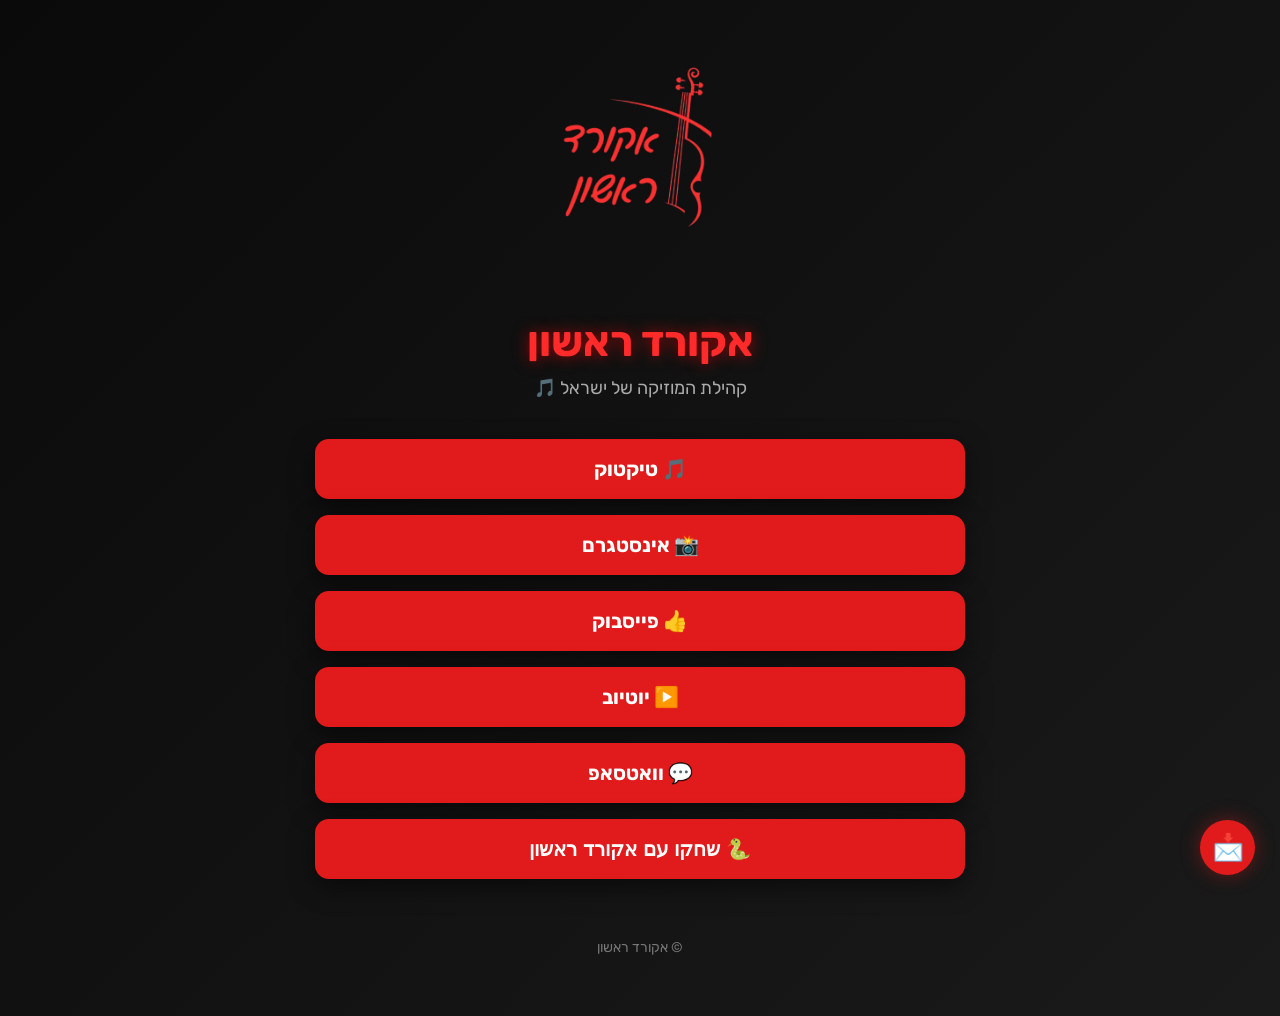
==== index.html @ 29663c11 "Update index.html" ====
<!DOCTYPE html>
<html lang="he" dir="rtl">

<head>
    <meta charset="UTF-8">
    <meta name="viewport" content="width=device-width, initial-scale=1.0">
    <title>אקורד ראשון</title>
    
    <link rel="icon" type="image/png" href="logo.PNG">
    <link rel="apple-touch-icon" href="logo.PNG">
    <meta property="og:image" content="logo.PNG">
    <meta property="og:image:type" content="image/png">
    <meta property="og:image:width" content="512">
    <meta property="og:image:height" content="512">
    <meta name="twitter:image" content="logo.PNG">

    <link href="https://fonts.googleapis.com/css2?family=Rubik:wght@400;700&display=swap" rel="stylesheet">

    <style>
        body {
            margin: 0;
            font-family: 'Rubik', sans-serif;
            background: linear-gradient(135deg, #0a0a0a, #1a1a1a);
            color: white;
            text-align: center;
            overflow-x: hidden;
            /* הגלילה מופעלת כברירת מחדל */
            overflow-y: auto; 
        }

        /* מונע גלילה רק כשהמשחק פתוח */
        body.game-open {
            overflow: hidden;
        }

        .container {
            max-width: 650px;
            margin: auto;
            padding: 40px 20px;
            animation: fadeIn 1.5s ease;
        }

        .logo { width: 220px; margin-bottom: 25px; animation: float 4s ease-in-out infinite; max-width: 100%; }
        h1 { font-size: 42px; margin-bottom: 10px; color: #ff2a2a; text-shadow: 0 0 15px rgba(255, 0, 0, 0.6); }
        .subtitle { color: #aaa; margin-bottom: 40px; font-size: 18px; }

        .links { display: flex; flex-direction: column; gap: 16px; }

        .btn {
            text-decoration: none; background: #e11b1b; padding: 18px; border-radius: 14px;
            font-size: 20px; font-weight: bold; color: white; display: flex;
            align-items: center; justify-content: center; gap: 10px; transition: 0.3s;
            box-shadow: 0 8px 25px rgba(0, 0, 0, 0.5); border: none; cursor: pointer;
            width: 100%; box-sizing: border-box;
        }

        .btn:hover { transform: scale(1.02); background: #ff2a2a; }
        .btn-game { background: #e11b1b; }


        /* מסך המשחק */
        #gameOverlay {
            display: none; position: fixed; top: 0; left: 0; width: 100%; height: 100%;
            background: rgba(0,0,0,0.98); z-index: 999; flex-direction: column;
            align-items: center; justify-content: center; padding: 20px; box-sizing: border-box;
        }

        #gameCanvas { border: 4px solid #ff2a2a; background: #000; max-width: 100%; max-height: 40vh; }
        
        /* הודעת סיום */
        #endScreen {
            display: none; position: absolute; top: 50%; left: 50%; transform: translate(-50%, -50%);
            background: rgba(20, 20, 20, 0.95); border: 2px solid #ff2a2a; padding: 25px;
            border-radius: 20px; z-index: 1000; width: 85%; max-width: 320px;
            box-shadow: 0 0 50px rgba(255, 42, 42, 0.5);
        }

        .stats-container { margin-bottom: 15px; position: relative; width: 100%; max-width: 400px; }
        .high-score { color: #ffd700; font-size: 22px; font-weight: bold; }

        .controls { display: none; grid-template-columns: repeat(3, 1fr); gap: 10px; margin-top: 15px; direction: ltr; }
        .control-btn { width: 55px; height: 55px; background: #333; border-radius: 10px; border: none; color: white; font-size: 24px; touch-action: manipulation; }

        .game-footer-btns { display: flex; gap: 10px; margin-top: 20px; width: 100%; max-width: 400px; }
        
        footer { margin-top: 60px; color: #777; font-size: 14px; padding-bottom: 20px; }

        @keyframes fadeIn { from { opacity: 0; } to { opacity: 1; } }
        @keyframes float { 0% { transform: translateY(0); } 50% { transform: translateY(-8px); } 100% { transform: translateY(0); } }

        @media (max-width: 480px) { .controls { display: grid; } }

        /* תוספת עיצוב יצירת קשר */
        .contact-trigger {
            position: fixed; bottom: 25px; right: 25px; background: #e11b1b;
            width: 55px; height: 55px; border-radius: 50%; display: flex;
            align-items: center; justify-content: center; font-size: 26px;
            color: white; cursor: pointer; box-shadow: 0 0 20px rgba(225, 27, 27, 0.4);
            z-index: 1001; transition: 0.3s;
        }
        #contactModal {
            display: none; position: fixed; top: 0; left: 0; width: 100%; height: 100%;
            background: rgba(0, 0, 0, 0.95); z-index: 1002; align-items: center; justify-content: center;
        }
        .modal-content {
            background: #1a1a1a; padding: 30px; border-radius: 20px; width: 85%;
            max-width: 380px; border: 2px solid #ff2a2a; position: relative; text-align: right;
        }
        .close-modal { position: absolute; top: 15px; left: 15px; color: #777; font-size: 24px; cursor: pointer; }
        .contact-input {
            width: 100%; padding: 14px; margin: 10px 0; border-radius: 10px;
            border: 1px solid #333; background: #0a0a0a; color: white;
            box-sizing: border-box; font-family: 'Rubik', sans-serif; font-size: 16px;
        }
        textarea.contact-input { height: 120px; resize: none; }
    </style>
</head>

<body id="mainBody">

    <div class="container" id="mainPage">
        <img class="logo" src="logo.PNG">
        <h1>אקורד ראשון</h1>
        <div class="subtitle">קהילת המוזיקה של ישראל 🎵</div>

        <div class="links">
            <a class="btn" href="https://www.tiktok.com/@first_chord?_r=1&_t=ZS-94bPGKPtq1l" target="_blank">🎵 טיקטוק</a>
            <a class="btn" href="https://www.instagram.com/first_chord?igsh=YWtiem43cXBhMnVr&utm_source=qr" target="_blank">📸 אינסטגרם</a>
            <a class="btn" href="https://www.facebook.com/share/1GkQ8phhyr/?mibextid=wwXIfr" target="_blank">👍 פייסבוק</a>
            <a class="btn" href="https://youtube.com/@first_chord?si=DOU_n5thYuaH4vM-" target="_blank">▶️ יוטיוב</a>
            <a class="btn" href="https://whatsapp.com/channel/0029Vb6I5yh6GcGEigUMEu3J" target="_blank">💬 וואטסאפ</a>
            <button class="btn btn-game" onclick="openGame()">🐍 שחקו עם אקורד ראשון</button>
        </div>
        <footer>©️ אקורד ראשון</footer>
    </div>

    <div id="gameOverlay">
        <div class="stats-container">
            <button id="muteBtn" style="position: absolute; left: 10px; top: 0; background:none; border:none; color:white; font-size:24px; cursor:pointer;" onclick="toggleMute()">🔊</button>
            <div id="highScoreDisplay" class="high-score">שיא גינס: 0</div>
            <div id="currentScore" style="font-size: 18px; color: #fff;">ניקוד: 0</div>
        </div>

        <canvas id="gameCanvas" width="400" height="400"></canvas>

        <div id="endScreen">
            <h2 id="endStatus" style="color:#ff2a2a; margin-top:0; font-size: 24px;">המשחק נגמר</h2>
            <p id="finalScoreText" style="font-size: 18px; margin-bottom: 20px;">צברת 0 נקודות</p>
            
            <button class="btn" onclick="startNewGame()" style="padding:12px; font-size:16px; margin-bottom:10px;">🎮 משחק חדש</button>
            <button class="btn" id="shareWa" style="background:#25D366; padding:12px; font-size:16px; margin-bottom:10px;">📱 שתף בוואטסאפ</button>
            <button class="btn" onclick="closeGame()" style="background:#444; padding:12px; font-size:16px;">🏠 חזרה לבית</button>
        </div>

        <div class="controls">
            <div></div><button class="control-btn" onclick="changeDirection('UP')">▲</button><div></div>
            <button class="control-btn" onclick="changeDirection('LEFT')">◀️</button>
            <button class="control-btn" onclick="changeDirection('DOWN')">▼</button>
            <button class="control-btn" onclick="changeDirection('RIGHT')">▶️</button>
        </div>

        <div class="game-footer-btns">
            <button class="btn" style="background: #28a745; font-size: 16px;" onclick="finishGameManual()">🏁 סיום</button>
            <button class="btn" style="background: #444; font-size: 16px;" onclick="closeGame()">🏠 בית</button>
        </div>
    </div>

    <div class="contact-trigger" onclick="toggleContact(true)">📩</div>

    <div id="contactModal">
        <div class="modal-content">
            <span class="close-modal" onclick="toggleContact(false)">✕</span>
            <h2 style="color:#ff2a2a; margin-top:0; font-size: 24px;">דברו איתנו 🎸</h2>
            <form action="https://api.web3forms.com/submit" method="POST" onsubmit="setTimeout(() => { this.reset(); }, 500);">
                <input type="hidden" name="access_key" value="0fdc1bd6-cf3f-4957-aec6-d215479b4448">
                <input type="text" name="name" placeholder="שם מלא" class="contact-input" required>
                <input type="email" name="email" placeholder="אימייל לחזרה" class="contact-input" required>
                <textarea name="message" placeholder="איך אפשר לעזור?" class="contact-input" maxlength="2000" required></textarea>
                <button type="submit" class="btn" style="margin-top:10px; width: 100%;">שליחת פנייה</button>
            </form>
        </div>
    </div>

    <audio id="bgMusic" loop>
        <source src="https://www.soundhelix.com/examples/mp3/SoundHelix-Song-1.mp3" type="audio/mpeg">
    </audio>

    <script>
        const canvas = document.getElementById("gameCanvas");
        const ctx = canvas.getContext("2d");
        const music = document.getElementById("bgMusic");
        const grid = 20;
        let count = 0, score = 0, requestID;
        let particles = [];
        let gameActive = false;

        let highScore = localStorage.getItem("akordSnakeHS") || 0;
        document.getElementById("highScoreDisplay").innerText = "שיא גינס: " + highScore;

        let snake = { x: 160, y: 160, dx: grid, dy: 0, cells: [], maxCells: 4 };
        let apple = { x: 320, y: 320 };
        const logoImg = new Image(); logoImg.src = 'logo.PNG';

        function createFirework(x, y) {
            for (let i = 0; i < 20; i++) {
                particles.push({
                    x, y, dx: (Math.random() - 0.5) * 5, dy: (Math.random() - 0.5) * 5,
                    radius: Math.random() * 2, color: `hsl(${Math.random() * 360}, 100%, 60%)`, life: 35
                });
            }
        }

        function loop() {
            if (!gameActive) return;
            requestID = requestAnimationFrame(loop);
            if (++count < 7) { drawParticles(); return; }
            count = 0;
            ctx.clearRect(0,0,canvas.width,canvas.height);
            drawParticles();

            snake.x += snake.dx; snake.y += snake.dy;
            if (snake.x < 0) snake.x = canvas.width - grid; else if (snake.x >= canvas.width) snake.x = 0;
            if (snake.y < 0) snake.y = canvas.height - grid; else if (snake.y >= canvas.height) snake.y = 0;

            snake.cells.unshift({x: snake.x, y: snake.y});
            if (snake.cells.length > snake.maxCells) snake.cells.pop();

            ctx.fillStyle = "white"; ctx.beginPath();
            ctx.arc(apple.x + grid/2, apple.y + grid/2, grid/1.5, 0, Math.PI * 2); ctx.fill();
            ctx.drawImage(logoImg, apple.x, apple.y, grid, grid);

            snake.cells.forEach((cell, index) => {
                ctx.fillStyle = index === 0 ? "white" : "#ff2a2a";
                ctx.fillRect(cell.x, cell.y, grid-1, grid-1);
                if (cell.x === apple.x && cell.y === apple.y) {
                    snake.maxCells++; score++;
                    document.getElementById("currentScore").innerText = "ניקוד: " + score;
                    apple.x = Math.floor(Math.random() * 19) * grid;
                    apple.y = Math.floor(Math.random() * 19) * grid;
                }
                for (let i = index + 1; i < snake.cells.length; i++) {
                    if (cell.x === snake.cells[i].x && cell.y === snake.cells[i].y) endGame();
                }
            });
        }

        function drawParticles() {
            particles.forEach((p, i) => {
                p.x += p.dx; p.y += p.dy; p.life--;
                ctx.fillStyle = p.color; ctx.beginPath();
                ctx.arc(p.x, p.y, p.radius, 0, Math.PI*2); ctx.fill();
                if(p.life <= 0) particles.splice(i, 1);
            });
        }

        function endGame() {
            gameActive = false;
            let statusText = "המשחק נגמר";
            if (score > highScore) {
                highScore = score;
                localStorage.setItem("akordSnakeHS", highScore);
                document.getElementById("highScoreDisplay").innerText = "שיא גינס: " + highScore;
                statusText = "🏆 שיא גינס חדש!";
                for(let i=0; i<5; i++) setTimeout(() => createFirework(Math.random()*canvas.width, Math.random()*canvas.height), i*300);
            }
            
            document.getElementById("endStatus").innerText = statusText;
            document.getElementById("finalScoreText").innerText = "צברת " + score + " נקודות";
            document.getElementById("endScreen").style.display = "block";

            // עדכון לינק שיתוף
            document.getElementById("shareWa").onclick = () => {
                const text = encodeURIComponent(`שברתי את השיא במשחק של אקורד ראשון! צברתי ${score} נקודות 🎸 בואו נראה אם תצליחו לעקוף אותי: ${window.location.href}`);
                window.open(`https://wa.me/?text=${text}`, '_blank');
            };
        }

        function startNewGame() {
            score = 0;
            document.getElementById("currentScore").innerText = "ניקוד: 0";
            document.getElementById("endScreen").style.display = "none";
            snake = { x: 160, y: 160, dx: grid, dy: 0, cells: [], maxCells: 4 };
            particles = [];
            gameActive = true;
            requestAnimationFrame(loop);
        }

        function finishGameManual() { if (gameActive) endGame(); }

        function openGame() {
            document.getElementById("mainBody").classList.add("game-open");
            document.getElementById("mainPage").style.display = "none";
            document.getElementById("gameOverlay").style.display = "flex";
            music.play().catch(() => {});
            startNewGame();
        }

        function closeGame() {
            gameActive = false;
            cancelAnimationFrame(requestID);
            music.pause(); music.currentTime = 0;
            document.getElementById("mainBody").classList.remove("game-open");
            document.getElementById("endScreen").style.display = "none";
            document.getElementById("gameOverlay").style.display = "none";
            document.getElementById("mainPage").style.display = "block";
        }

        function changeDirection(dir) {
            if (!gameActive) return;
            if (dir === 'UP' && snake.dy === 0) { snake.dy = -grid; snake.dx = 0; }
            else if (dir === 'DOWN' && snake.dy === 0) { snake.dy = grid; snake.dx = 0; }
            else if (dir === 'LEFT' && snake.dx === 0) { snake.dx = -grid; snake.dy = 0; }
            else if (dir === 'RIGHT' && snake.dx === 0) { snake.dx = grid; snake.dy = 0; }
        }

        function toggleMute() {
            music.muted = !music.muted;
            document.getElementById("muteBtn").innerText = music.muted ? "🔇" : "🔊";
        }

        document.addEventListener('keydown', e => {
            if (e.which === 37) changeDirection('LEFT');
            if (e.which === 38) changeDirection('UP');
            if (e.which === 39) changeDirection('RIGHT');
            if (e.which === 40) changeDirection('DOWN');
        });

        // פונקציית פתיחת/סגירת יצירת קשר
        function toggleContact(show) {
            const modal = document.getElementById('contactModal');
            modal.style.display = show ? 'flex' : 'none';
        }
    </script>
</body>
</html>
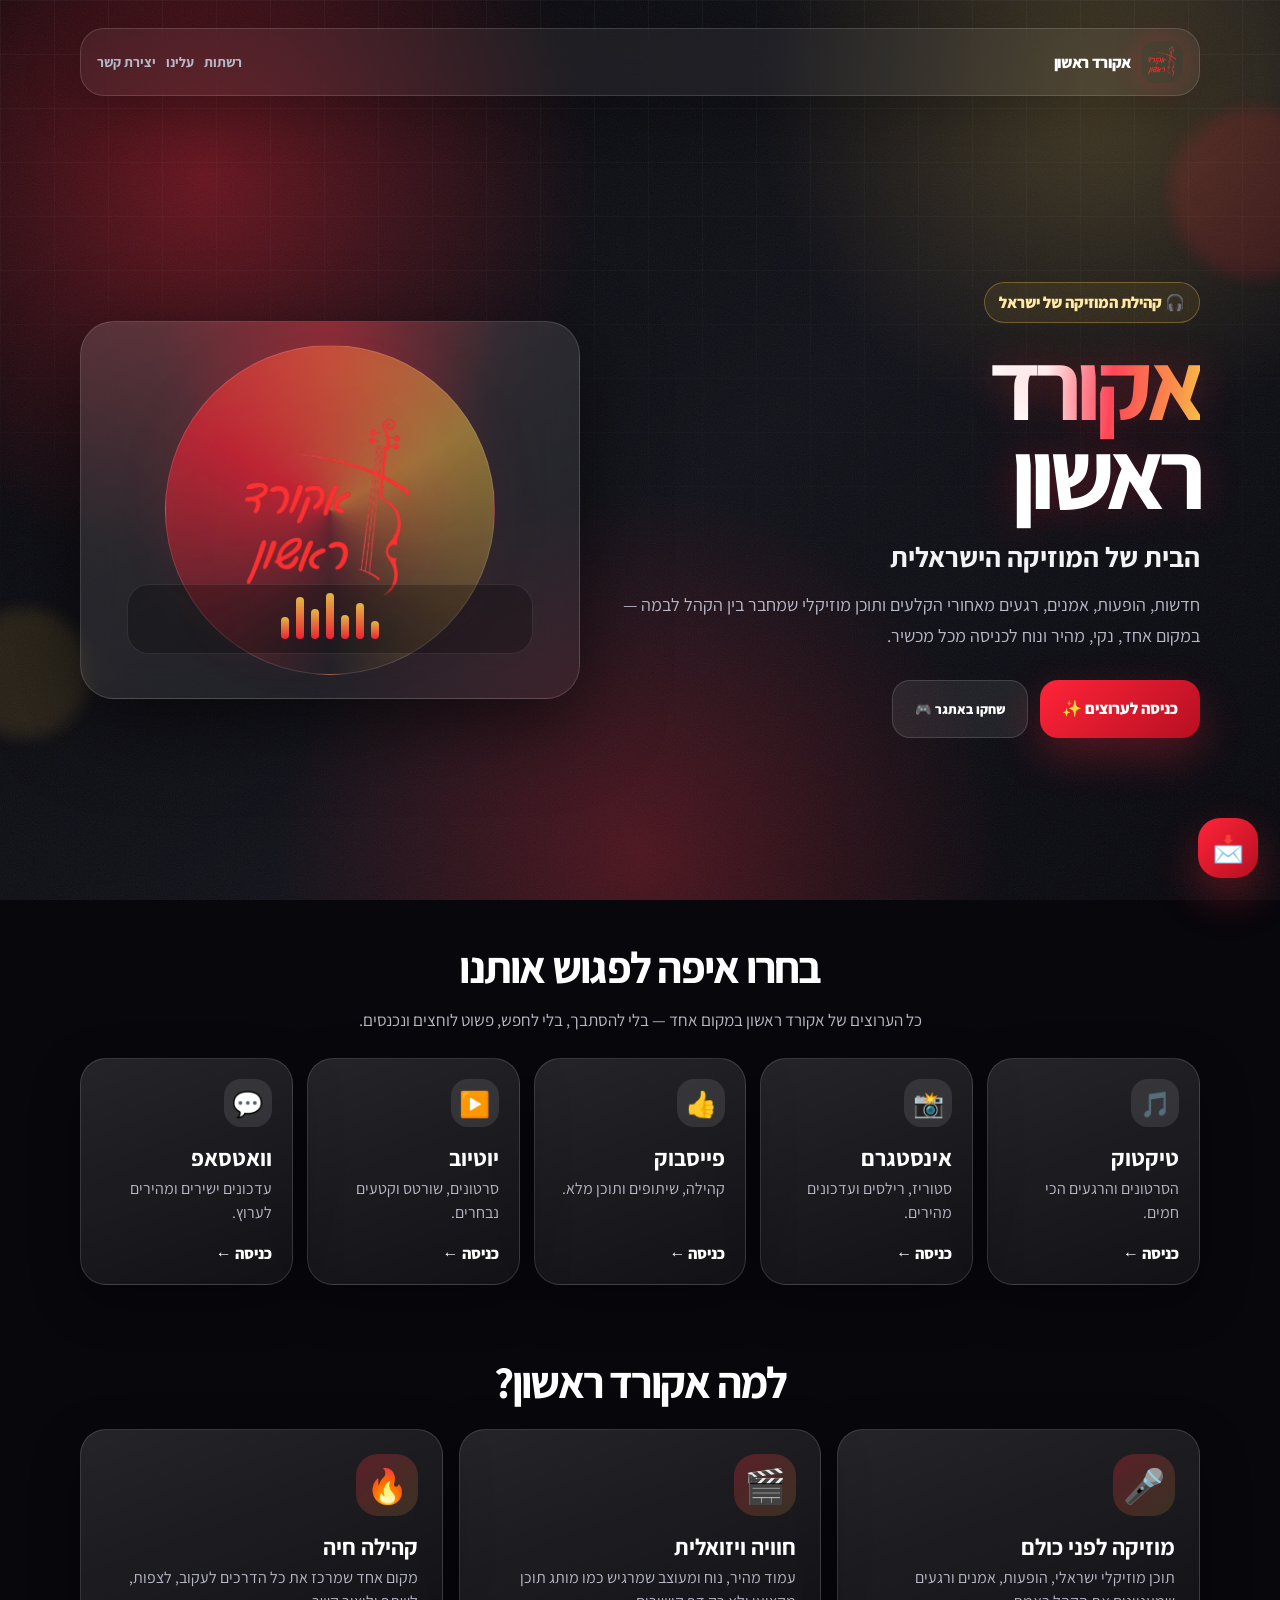
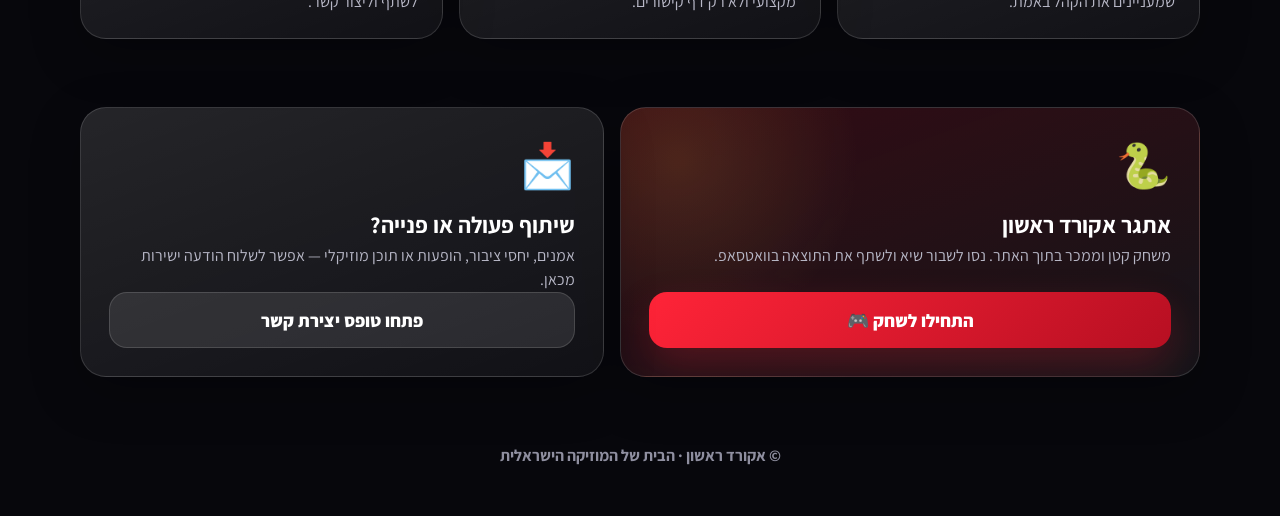
==== commit 9a364174: "Upgrade landing page design" ====
--- a/index.html
+++ b/index.html
@@ -1,335 +1,1037 @@
-<!DOCTYPE html>
-<html lang="he" dir="rtl">
-
-<head>
-    <meta charset="UTF-8">
-    <meta name="viewport" content="width=device-width, initial-scale=1.0">
-    <title>אקורד ראשון</title>
-    
-    <link rel="icon" type="image/png" href="logo.PNG">
-    <link rel="apple-touch-icon" href="logo.PNG">
-    <meta property="og:image" content="logo.PNG">
-    <meta property="og:image:type" content="image/png">
-    <meta property="og:image:width" content="512">
-    <meta property="og:image:height" content="512">
-    <meta name="twitter:image" content="logo.PNG">
-
-    <link href="https://fonts.googleapis.com/css2?family=Rubik:wght@400;700&display=swap" rel="stylesheet">
-
-    <style>
-        body {
-            margin: 0;
-            font-family: 'Rubik', sans-serif;
-            background: linear-gradient(135deg, #0a0a0a, #1a1a1a);
-            color: white;
-            text-align: center;
-            overflow-x: hidden;
-            /* הגלילה מופעלת כברירת מחדל */
-            overflow-y: auto; 
-        }
-
-        /* מונע גלילה רק כשהמשחק פתוח */
-        body.game-open {
-            overflow: hidden;
-        }
-
-        .container {
-            max-width: 650px;
-            margin: auto;
-            padding: 40px 20px;
-            animation: fadeIn 1.5s ease;
-        }
-
-        .logo { width: 220px; margin-bottom: 25px; animation: float 4s ease-in-out infinite; max-width: 100%; }
-        h1 { font-size: 42px; margin-bottom: 10px; color: #ff2a2a; text-shadow: 0 0 15px rgba(255, 0, 0, 0.6); }
-        .subtitle { color: #aaa; margin-bottom: 40px; font-size: 18px; }
-
-        .links { display: flex; flex-direction: column; gap: 16px; }
-
-        .btn {
-            text-decoration: none; background: #e11b1b; padding: 18px; border-radius: 14px;
-            font-size: 20px; font-weight: bold; color: white; display: flex;
-            align-items: center; justify-content: center; gap: 10px; transition: 0.3s;
-            box-shadow: 0 8px 25px rgba(0, 0, 0, 0.5); border: none; cursor: pointer;
-            width: 100%; box-sizing: border-box;
-        }
-
-        .btn:hover { transform: scale(1.02); background: #ff2a2a; }
-        .btn-game { background: #e11b1b; }
-
-
-        /* מסך המשחק */
-        #gameOverlay {
-            display: none; position: fixed; top: 0; left: 0; width: 100%; height: 100%;
-            background: rgba(0,0,0,0.98); z-index: 999; flex-direction: column;
-            align-items: center; justify-content: center; padding: 20px; box-sizing: border-box;
-        }
-
-        #gameCanvas { border: 4px solid #ff2a2a; background: #000; max-width: 100%; max-height: 40vh; }
-        
-        /* הודעת סיום */
-        #endScreen {
-            display: none; position: absolute; top: 50%; left: 50%; transform: translate(-50%, -50%);
-            background: rgba(20, 20, 20, 0.95); border: 2px solid #ff2a2a; padding: 25px;
-            border-radius: 20px; z-index: 1000; width: 85%; max-width: 320px;
-            box-shadow: 0 0 50px rgba(255, 42, 42, 0.5);
-        }
-
-        .stats-container { margin-bottom: 15px; position: relative; width: 100%; max-width: 400px; }
-        .high-score { color: #ffd700; font-size: 22px; font-weight: bold; }
-
-        .controls { display: none; grid-template-columns: repeat(3, 1fr); gap: 10px; margin-top: 15px; direction: ltr; }
-        .control-btn { width: 55px; height: 55px; background: #333; border-radius: 10px; border: none; color: white; font-size: 24px; touch-action: manipulation; }
-
-        .game-footer-btns { display: flex; gap: 10px; margin-top: 20px; width: 100%; max-width: 400px; }
-        
-        footer { margin-top: 60px; color: #777; font-size: 14px; padding-bottom: 20px; }
-
-        @keyframes fadeIn { from { opacity: 0; } to { opacity: 1; } }
-        @keyframes float { 0% { transform: translateY(0); } 50% { transform: translateY(-8px); } 100% { transform: translateY(0); } }
-
-        @media (max-width: 480px) { .controls { display: grid; } }
-
-        /* תוספת עיצוב יצירת קשר */
-        .contact-trigger {
-            position: fixed; bottom: 25px; right: 25px; background: #e11b1b;
-            width: 55px; height: 55px; border-radius: 50%; display: flex;
-            align-items: center; justify-content: center; font-size: 26px;
-            color: white; cursor: pointer; box-shadow: 0 0 20px rgba(225, 27, 27, 0.4);
-            z-index: 1001; transition: 0.3s;
-        }
-        #contactModal {
-            display: none; position: fixed; top: 0; left: 0; width: 100%; height: 100%;
-            background: rgba(0, 0, 0, 0.95); z-index: 1002; align-items: center; justify-content: center;
-        }
-        .modal-content {
-            background: #1a1a1a; padding: 30px; border-radius: 20px; width: 85%;
-            max-width: 380px; border: 2px solid #ff2a2a; position: relative; text-align: right;
-        }
-        .close-modal { position: absolute; top: 15px; left: 15px; color: #777; font-size: 24px; cursor: pointer; }
-        .contact-input {
-            width: 100%; padding: 14px; margin: 10px 0; border-radius: 10px;
-            border: 1px solid #333; background: #0a0a0a; color: white;
-            box-sizing: border-box; font-family: 'Rubik', sans-serif; font-size: 16px;
-        }
-        textarea.contact-input { height: 120px; resize: none; }
-    </style>
-</head>
-
-<body id="mainBody">
-
-    <div class="container" id="mainPage">
-        <img class="logo" src="logo.PNG">
-        <h1>אקורד ראשון</h1>
-        <div class="subtitle">קהילת המוזיקה של ישראל 🎵</div>
-
-        <div class="links">
-            <a class="btn" href="https://www.tiktok.com/@first_chord?_r=1&_t=ZS-94bPGKPtq1l" target="_blank">🎵 טיקטוק</a>
-            <a class="btn" href="https://www.instagram.com/first_chord?igsh=YWtiem43cXBhMnVr&utm_source=qr" target="_blank">📸 אינסטגרם</a>
-            <a class="btn" href="https://www.facebook.com/share/1GkQ8phhyr/?mibextid=wwXIfr" target="_blank">👍 פייסבוק</a>
-            <a class="btn" href="https://youtube.com/@first_chord?si=DOU_n5thYuaH4vM-" target="_blank">▶️ יוטיוב</a>
-            <a class="btn" href="https://whatsapp.com/channel/0029Vb6I5yh6GcGEigUMEu3J" target="_blank">💬 וואטסאפ</a>
-            <button class="btn btn-game" onclick="openGame()">🐍 שחקו עם אקורד ראשון</button>
-        </div>
-        <footer>©️ אקורד ראשון</footer>
-    </div>
-
-    <div id="gameOverlay">
-        <div class="stats-container">
-            <button id="muteBtn" style="position: absolute; left: 10px; top: 0; background:none; border:none; color:white; font-size:24px; cursor:pointer;" onclick="toggleMute()">🔊</button>
-            <div id="highScoreDisplay" class="high-score">שיא גינס: 0</div>
-            <div id="currentScore" style="font-size: 18px; color: #fff;">ניקוד: 0</div>
-        </div>
-
-        <canvas id="gameCanvas" width="400" height="400"></canvas>
-
-        <div id="endScreen">
-            <h2 id="endStatus" style="color:#ff2a2a; margin-top:0; font-size: 24px;">המשחק נגמר</h2>
-            <p id="finalScoreText" style="font-size: 18px; margin-bottom: 20px;">צברת 0 נקודות</p>
-            
-            <button class="btn" onclick="startNewGame()" style="padding:12px; font-size:16px; margin-bottom:10px;">🎮 משחק חדש</button>
-            <button class="btn" id="shareWa" style="background:#25D366; padding:12px; font-size:16px; margin-bottom:10px;">📱 שתף בוואטסאפ</button>
-            <button class="btn" onclick="closeGame()" style="background:#444; padding:12px; font-size:16px;">🏠 חזרה לבית</button>
-        </div>
-
-        <div class="controls">
-            <div></div><button class="control-btn" onclick="changeDirection('UP')">▲</button><div></div>
-            <button class="control-btn" onclick="changeDirection('LEFT')">◀️</button>
-            <button class="control-btn" onclick="changeDirection('DOWN')">▼</button>
-            <button class="control-btn" onclick="changeDirection('RIGHT')">▶️</button>
-        </div>
-
-        <div class="game-footer-btns">
-            <button class="btn" style="background: #28a745; font-size: 16px;" onclick="finishGameManual()">🏁 סיום</button>
-            <button class="btn" style="background: #444; font-size: 16px;" onclick="closeGame()">🏠 בית</button>
-        </div>
-    </div>
-
-    <div class="contact-trigger" onclick="toggleContact(true)">📩</div>
-
-    <div id="contactModal">
-        <div class="modal-content">
-            <span class="close-modal" onclick="toggleContact(false)">✕</span>
-            <h2 style="color:#ff2a2a; margin-top:0; font-size: 24px;">דברו איתנו 🎸</h2>
-            <form action="https://api.web3forms.com/submit" method="POST" onsubmit="setTimeout(() => { this.reset(); }, 500);">
-                <input type="hidden" name="access_key" value="0fdc1bd6-cf3f-4957-aec6-d215479b4448">
-                <input type="text" name="name" placeholder="שם מלא" class="contact-input" required>
-                <input type="email" name="email" placeholder="אימייל לחזרה" class="contact-input" required>
-                <textarea name="message" placeholder="איך אפשר לעזור?" class="contact-input" maxlength="2000" required></textarea>
-                <button type="submit" class="btn" style="margin-top:10px; width: 100%;">שליחת פנייה</button>
-            </form>
-        </div>
-    </div>
-
-    <audio id="bgMusic" loop>
-        <source src="https://www.soundhelix.com/examples/mp3/SoundHelix-Song-1.mp3" type="audio/mpeg">
-    </audio>
-
-    <script>
-        const canvas = document.getElementById("gameCanvas");
-        const ctx = canvas.getContext("2d");
-        const music = document.getElementById("bgMusic");
-        const grid = 20;
-        let count = 0, score = 0, requestID;
-        let particles = [];
-        let gameActive = false;
-
-        let highScore = localStorage.getItem("akordSnakeHS") || 0;
-        document.getElementById("highScoreDisplay").innerText = "שיא גינס: " + highScore;
-
-        let snake = { x: 160, y: 160, dx: grid, dy: 0, cells: [], maxCells: 4 };
-        let apple = { x: 320, y: 320 };
-        const logoImg = new Image(); logoImg.src = 'logo.PNG';
-
-        function createFirework(x, y) {
-            for (let i = 0; i < 20; i++) {
-                particles.push({
-                    x, y, dx: (Math.random() - 0.5) * 5, dy: (Math.random() - 0.5) * 5,
-                    radius: Math.random() * 2, color: `hsl(${Math.random() * 360}, 100%, 60%)`, life: 35
-                });
-            }
-        }
-
-        function loop() {
-            if (!gameActive) return;
-            requestID = requestAnimationFrame(loop);
-            if (++count < 7) { drawParticles(); return; }
-            count = 0;
-            ctx.clearRect(0,0,canvas.width,canvas.height);
-            drawParticles();
-
-            snake.x += snake.dx; snake.y += snake.dy;
-            if (snake.x < 0) snake.x = canvas.width - grid; else if (snake.x >= canvas.width) snake.x = 0;
-            if (snake.y < 0) snake.y = canvas.height - grid; else if (snake.y >= canvas.height) snake.y = 0;
-
-            snake.cells.unshift({x: snake.x, y: snake.y});
-            if (snake.cells.length > snake.maxCells) snake.cells.pop();
-
-            ctx.fillStyle = "white"; ctx.beginPath();
-            ctx.arc(apple.x + grid/2, apple.y + grid/2, grid/1.5, 0, Math.PI * 2); ctx.fill();
-            ctx.drawImage(logoImg, apple.x, apple.y, grid, grid);
-
-            snake.cells.forEach((cell, index) => {
-                ctx.fillStyle = index === 0 ? "white" : "#ff2a2a";
-                ctx.fillRect(cell.x, cell.y, grid-1, grid-1);
-                if (cell.x === apple.x && cell.y === apple.y) {
-                    snake.maxCells++; score++;
-                    document.getElementById("currentScore").innerText = "ניקוד: " + score;
-                    apple.x = Math.floor(Math.random() * 19) * grid;
-                    apple.y = Math.floor(Math.random() * 19) * grid;
-                }
-                for (let i = index + 1; i < snake.cells.length; i++) {
-                    if (cell.x === snake.cells[i].x && cell.y === snake.cells[i].y) endGame();
-                }
-            });
-        }
-
-        function drawParticles() {
-            particles.forEach((p, i) => {
-                p.x += p.dx; p.y += p.dy; p.life--;
-                ctx.fillStyle = p.color; ctx.beginPath();
-                ctx.arc(p.x, p.y, p.radius, 0, Math.PI*2); ctx.fill();
-                if(p.life <= 0) particles.splice(i, 1);
-            });
-        }
-
-        function endGame() {
-            gameActive = false;
-            let statusText = "המשחק נגמר";
-            if (score > highScore) {
-                highScore = score;
-                localStorage.setItem("akordSnakeHS", highScore);
-                document.getElementById("highScoreDisplay").innerText = "שיא גינס: " + highScore;
-                statusText = "🏆 שיא גינס חדש!";
-                for(let i=0; i<5; i++) setTimeout(() => createFirework(Math.random()*canvas.width, Math.random()*canvas.height), i*300);
-            }
-            
-            document.getElementById("endStatus").innerText = statusText;
-            document.getElementById("finalScoreText").innerText = "צברת " + score + " נקודות";
-            document.getElementById("endScreen").style.display = "block";
-
-            // עדכון לינק שיתוף
-            document.getElementById("shareWa").onclick = () => {
-                const text = encodeURIComponent(`שברתי את השיא במשחק של אקורד ראשון! צברתי ${score} נקודות 🎸 בואו נראה אם תצליחו לעקוף אותי: ${window.location.href}`);
-                window.open(`https://wa.me/?text=${text}`, '_blank');
-            };
-        }
-
-        function startNewGame() {
-            score = 0;
-            document.getElementById("currentScore").innerText = "ניקוד: 0";
-            document.getElementById("endScreen").style.display = "none";
-            snake = { x: 160, y: 160, dx: grid, dy: 0, cells: [], maxCells: 4 };
-            particles = [];
-            gameActive = true;
-            requestAnimationFrame(loop);
-        }
-
-        function finishGameManual() { if (gameActive) endGame(); }
-
-        function openGame() {
-            document.getElementById("mainBody").classList.add("game-open");
-            document.getElementById("mainPage").style.display = "none";
-            document.getElementById("gameOverlay").style.display = "flex";
-            music.play().catch(() => {});
-            startNewGame();
-        }
-
-        function closeGame() {
-            gameActive = false;
-            cancelAnimationFrame(requestID);
-            music.pause(); music.currentTime = 0;
-            document.getElementById("mainBody").classList.remove("game-open");
-            document.getElementById("endScreen").style.display = "none";
-            document.getElementById("gameOverlay").style.display = "none";
-            document.getElementById("mainPage").style.display = "block";
-        }
-
-        function changeDirection(dir) {
-            if (!gameActive) return;
-            if (dir === 'UP' && snake.dy === 0) { snake.dy = -grid; snake.dx = 0; }
-            else if (dir === 'DOWN' && snake.dy === 0) { snake.dy = grid; snake.dx = 0; }
-            else if (dir === 'LEFT' && snake.dx === 0) { snake.dx = -grid; snake.dy = 0; }
-            else if (dir === 'RIGHT' && snake.dx === 0) { snake.dx = grid; snake.dy = 0; }
-        }
-
-        function toggleMute() {
-            music.muted = !music.muted;
-            document.getElementById("muteBtn").innerText = music.muted ? "🔇" : "🔊";
-        }
-
-        document.addEventListener('keydown', e => {
-            if (e.which === 37) changeDirection('LEFT');
-            if (e.which === 38) changeDirection('UP');
-            if (e.which === 39) changeDirection('RIGHT');
-            if (e.which === 40) changeDirection('DOWN');
-        });
-
-        // פונקציית פתיחת/סגירת יצירת קשר
-        function toggleContact(show) {
-            const modal = document.getElementById('contactModal');
-            modal.style.display = show ? 'flex' : 'none';
-        }
-    </script>
-</body>
-</html>
+<!DOCTYPE html>
+<html lang="he" dir="rtl">
+<head>
+    <meta charset="UTF-8">
+    <meta name="viewport" content="width=device-width, initial-scale=1.0">
+    <title>אקורד ראשון | הבית של המוזיקה הישראלית</title>
+    <meta name="description" content="אקורד ראשון - קהילת המוזיקה של ישראל. חדשות, הופעות, אמנים, רגעים מאחורי הקלעים ותוכן מוזיקלי ישראלי במקום אחד.">
+    <meta name="theme-color" content="#09090f">
+
+    <link rel="icon" type="image/png" href="logo.PNG">
+    <link rel="apple-touch-icon" href="logo.PNG">
+    <meta property="og:title" content="אקורד ראשון">
+    <meta property="og:description" content="הבית של המוזיקה הישראלית">
+    <meta property="og:image" content="logo.PNG">
+    <meta property="og:image:type" content="image/png">
+    <meta property="og:image:width" content="512">
+    <meta property="og:image:height" content="512">
+    <meta name="twitter:image" content="logo.PNG">
+
+    <link rel="preconnect" href="https://fonts.googleapis.com">
+    <link rel="preconnect" href="https://fonts.gstatic.com" crossorigin>
+    <link href="https://fonts.googleapis.com/css2?family=Assistant:wght@400;600;700;800&family=Rubik:wght@400;700&display=swap" rel="stylesheet">
+
+    <style>
+        :root {
+            --bg: #07070c;
+            --panel: rgba(255, 255, 255, 0.08);
+            --panel-strong: rgba(255, 255, 255, 0.12);
+            --text: #ffffff;
+            --muted: #b8b8c7;
+            --red: #ff2438;
+            --red-dark: #b70f22;
+            --gold: #f7c948;
+            --border: rgba(255, 255, 255, 0.14);
+            --shadow: 0 24px 80px rgba(0, 0, 0, 0.55);
+        }
+
+        * { box-sizing: border-box; }
+
+        html { scroll-behavior: smooth; }
+
+        body {
+            margin: 0;
+            min-height: 100vh;
+            font-family: 'Assistant', 'Rubik', sans-serif;
+            background: var(--bg);
+            color: var(--text);
+            overflow-x: hidden;
+            text-align: center;
+        }
+
+        body.game-open { overflow: hidden; }
+
+        body::before {
+            content: "";
+            position: fixed;
+            inset: 0;
+            z-index: -4;
+            background:
+                radial-gradient(circle at 16% 20%, rgba(255, 36, 56, 0.38), transparent 30%),
+                radial-gradient(circle at 86% 10%, rgba(247, 201, 72, 0.22), transparent 25%),
+                radial-gradient(circle at 50% 95%, rgba(255, 36, 56, 0.26), transparent 34%),
+                linear-gradient(135deg, #050508 0%, #101018 55%, #07070c 100%);
+        }
+
+        body::after {
+            content: "";
+            position: fixed;
+            inset: 0;
+            z-index: -3;
+            background-image:
+                linear-gradient(rgba(255,255,255,0.035) 1px, transparent 1px),
+                linear-gradient(90deg, rgba(255,255,255,0.035) 1px, transparent 1px);
+            background-size: 54px 54px;
+            mask-image: linear-gradient(to bottom, black, transparent 82%);
+        }
+
+        .noise {
+            position: fixed;
+            inset: 0;
+            z-index: -2;
+            pointer-events: none;
+            opacity: 0.18;
+            background-image: url("data:image/svg+xml,%3Csvg xmlns='http://www.w3.org/2000/svg' width='160' height='160' viewBox='0 0 160 160'%3E%3Cfilter id='n'%3E%3CfeTurbulence type='fractalNoise' baseFrequency='.9' numOctaves='3' stitchTiles='stitch'/%3E%3C/filter%3E%3Crect width='100%25' height='100%25' filter='url(%23n)' opacity='.45'/%3E%3C/svg%3E");
+        }
+
+        .orb {
+            position: fixed;
+            border-radius: 999px;
+            filter: blur(8px);
+            opacity: 0.65;
+            pointer-events: none;
+            z-index: -1;
+            animation: drift 12s ease-in-out infinite;
+        }
+        .orb.one { width: 170px; height: 170px; top: 12%; right: -60px; background: rgba(255, 36, 56, 0.22); }
+        .orb.two { width: 130px; height: 130px; bottom: 18%; left: -40px; background: rgba(247, 201, 72, 0.18); animation-delay: -4s; }
+
+        .site-shell {
+            width: min(1120px, calc(100% - 32px));
+            margin: 0 auto;
+            padding: 28px 0 42px;
+        }
+
+        .topbar {
+            display: flex;
+            align-items: center;
+            justify-content: space-between;
+            gap: 16px;
+            padding: 12px 16px;
+            border: 1px solid var(--border);
+            background: rgba(255, 255, 255, 0.055);
+            backdrop-filter: blur(18px);
+            border-radius: 24px;
+            box-shadow: 0 14px 55px rgba(0,0,0,0.28);
+            animation: fadeDown 0.9s ease both;
+        }
+
+        .brand-mini {
+            display: inline-flex;
+            align-items: center;
+            gap: 10px;
+            color: #fff;
+            font-weight: 800;
+            letter-spacing: -0.02em;
+        }
+
+        .brand-mini img {
+            width: 42px;
+            height: 42px;
+            object-fit: contain;
+            border-radius: 14px;
+            box-shadow: 0 0 28px rgba(255,36,56,0.28);
+        }
+
+        .top-actions {
+            display: flex;
+            gap: 10px;
+            align-items: center;
+        }
+
+        .small-link {
+            color: var(--muted);
+            text-decoration: none;
+            font-weight: 700;
+            font-size: 14px;
+            transition: 0.25s;
+        }
+        .small-link:hover { color: #fff; }
+
+        .hero {
+            min-height: calc(100vh - 92px);
+            display: grid;
+            align-items: center;
+            grid-template-columns: 1.08fr 0.92fr;
+            gap: 34px;
+            padding: 54px 0 34px;
+        }
+
+        .hero-copy {
+            text-align: right;
+            animation: fadeUp 0.9s ease both;
+        }
+
+        .eyebrow {
+            display: inline-flex;
+            align-items: center;
+            gap: 8px;
+            padding: 9px 14px;
+            border: 1px solid rgba(247,201,72,0.32);
+            border-radius: 999px;
+            color: #ffe9a3;
+            background: rgba(247,201,72,0.08);
+            font-weight: 800;
+            margin-bottom: 18px;
+        }
+
+        h1 {
+            margin: 0;
+            font-size: clamp(46px, 8vw, 96px);
+            line-height: 0.92;
+            letter-spacing: -0.06em;
+            text-shadow: 0 0 38px rgba(255, 36, 56, 0.28);
+        }
+
+        .gradient-text {
+            background: linear-gradient(95deg, #fff 0%, #fff 28%, #ff4c5e 58%, #f7c948 100%);
+            -webkit-background-clip: text;
+            background-clip: text;
+            color: transparent;
+        }
+
+        .subtitle {
+            margin: 20px 0 0;
+            font-size: clamp(19px, 2.2vw, 28px);
+            color: #f3f3f6;
+            font-weight: 700;
+        }
+
+        .description {
+            max-width: 650px;
+            margin: 14px 0 28px;
+            color: var(--muted);
+            font-size: 18px;
+            line-height: 1.75;
+        }
+
+        .hero-ctas {
+            display: flex;
+            flex-wrap: wrap;
+            gap: 12px;
+            align-items: center;
+        }
+
+        .primary-cta, .secondary-cta, .btn {
+            border: 0;
+            cursor: pointer;
+            font-family: inherit;
+            text-decoration: none;
+            color: #fff;
+            font-weight: 900;
+            transition: transform .24s ease, box-shadow .24s ease, border-color .24s ease, background .24s ease;
+        }
+
+        .primary-cta {
+            display: inline-flex;
+            align-items: center;
+            justify-content: center;
+            gap: 10px;
+            padding: 16px 22px;
+            min-height: 58px;
+            border-radius: 18px;
+            background: linear-gradient(135deg, var(--red), var(--red-dark));
+            box-shadow: 0 18px 44px rgba(255,36,56,0.28);
+        }
+
+        .secondary-cta {
+            display: inline-flex;
+            align-items: center;
+            justify-content: center;
+            gap: 10px;
+            padding: 16px 22px;
+            min-height: 58px;
+            border-radius: 18px;
+            border: 1px solid var(--border);
+            background: rgba(255,255,255,0.08);
+            backdrop-filter: blur(14px);
+        }
+
+        .primary-cta:hover, .secondary-cta:hover, .social-card:hover, .feature-card:hover, .game-card:hover, .contact-card:hover {
+            transform: translateY(-4px);
+        }
+
+        .hero-card {
+            position: relative;
+            border: 1px solid var(--border);
+            border-radius: 34px;
+            padding: 28px;
+            background: linear-gradient(155deg, rgba(255,255,255,0.13), rgba(255,255,255,0.045));
+            backdrop-filter: blur(20px);
+            box-shadow: var(--shadow);
+            overflow: hidden;
+            animation: fadeUp 1.05s ease both;
+        }
+
+        .hero-card::before {
+            content: "";
+            position: absolute;
+            inset: -1px;
+            background: radial-gradient(circle at 50% 0%, rgba(255,36,56,0.32), transparent 38%);
+            pointer-events: none;
+        }
+
+        .logo-stage {
+            position: relative;
+            display: grid;
+            place-items: center;
+            min-height: 320px;
+        }
+
+        .logo-ring {
+            position: absolute;
+            width: min(82%, 330px);
+            aspect-ratio: 1;
+            border: 1px solid rgba(255,255,255,0.12);
+            border-radius: 50%;
+            background:
+                radial-gradient(circle, rgba(255,36,56,0.18), transparent 56%),
+                conic-gradient(from 180deg, transparent, rgba(255,36,56,0.58), rgba(247,201,72,0.48), transparent);
+            animation: spin 12s linear infinite;
+            filter: drop-shadow(0 0 24px rgba(255,36,56,0.23));
+        }
+
+        .logo-main {
+            position: relative;
+            width: min(62%, 245px);
+            max-width: 100%;
+            object-fit: contain;
+            animation: float 4.2s ease-in-out infinite;
+            filter: drop-shadow(0 24px 45px rgba(255,36,56,0.34));
+        }
+
+        .pulse-line {
+            position: absolute;
+            bottom: 16px;
+            right: 18px;
+            left: 18px;
+            height: 70px;
+            border-radius: 22px;
+            background: rgba(0,0,0,0.24);
+            border: 1px solid rgba(255,255,255,0.09);
+            display: flex;
+            align-items: end;
+            justify-content: center;
+            gap: 7px;
+            padding: 14px;
+        }
+
+        .bar {
+            width: 8px;
+            border-radius: 999px;
+            background: linear-gradient(to top, var(--red), var(--gold));
+            animation: beat 1s ease-in-out infinite;
+            opacity: .9;
+        }
+        .bar:nth-child(1) { height: 18px; animation-delay: .05s; }
+        .bar:nth-child(2) { height: 36px; animation-delay: .15s; }
+        .bar:nth-child(3) { height: 24px; animation-delay: .25s; }
+        .bar:nth-child(4) { height: 46px; animation-delay: .35s; }
+        .bar:nth-child(5) { height: 30px; animation-delay: .45s; }
+        .bar:nth-child(6) { height: 42px; animation-delay: .55s; }
+        .bar:nth-child(7) { height: 22px; animation-delay: .65s; }
+
+        .section {
+            padding: 34px 0;
+            animation: fadeUp 0.9s ease both;
+        }
+
+        .section-title {
+            margin: 0 0 18px;
+            font-size: clamp(28px, 4vw, 44px);
+            letter-spacing: -0.04em;
+        }
+
+        .section-note {
+            color: var(--muted);
+            margin: -8px auto 24px;
+            max-width: 620px;
+            line-height: 1.65;
+            font-size: 17px;
+        }
+
+        .social-grid {
+            display: grid;
+            grid-template-columns: repeat(5, 1fr);
+            gap: 14px;
+        }
+
+        .social-card, .feature-card, .game-card, .contact-card {
+            position: relative;
+            overflow: hidden;
+            border: 1px solid var(--border);
+            background: linear-gradient(160deg, rgba(255,255,255,0.12), rgba(255,255,255,0.045));
+            backdrop-filter: blur(16px);
+            border-radius: 26px;
+            box-shadow: 0 16px 50px rgba(0,0,0,0.25);
+            transition: .28s ease;
+        }
+
+        .social-card {
+            min-height: 166px;
+            padding: 20px;
+            display: flex;
+            flex-direction: column;
+            justify-content: space-between;
+            text-align: right;
+            color: #fff;
+            text-decoration: none;
+        }
+
+        .social-card::after, .feature-card::after, .game-card::after, .contact-card::after {
+            content: "";
+            position: absolute;
+            inset: 0;
+            background: radial-gradient(circle at 20% 0%, rgba(255,36,56,0.18), transparent 35%);
+            opacity: 0;
+            transition: .28s ease;
+            pointer-events: none;
+        }
+        .social-card:hover::after, .feature-card:hover::after, .game-card:hover::after, .contact-card:hover::after { opacity: 1; }
+
+        .social-icon {
+            width: 48px;
+            height: 48px;
+            display: grid;
+            place-items: center;
+            border-radius: 17px;
+            background: rgba(255,255,255,0.1);
+            font-size: 25px;
+        }
+
+        .social-card h3, .feature-card h3, .game-card h3, .contact-card h3 {
+            margin: 16px 0 4px;
+            font-size: 23px;
+        }
+
+        .social-card p, .feature-card p, .game-card p, .contact-card p {
+            margin: 0;
+            color: var(--muted);
+            line-height: 1.5;
+        }
+
+        .arrow {
+            margin-top: 18px;
+            color: #fff;
+            font-weight: 900;
+        }
+
+        .feature-grid {
+            display: grid;
+            grid-template-columns: repeat(3, 1fr);
+            gap: 16px;
+        }
+
+        .feature-card {
+            padding: 24px;
+            text-align: right;
+        }
+
+        .feature-icon {
+            font-size: 34px;
+            width: 62px;
+            height: 62px;
+            display: grid;
+            place-items: center;
+            border-radius: 22px;
+            background: linear-gradient(135deg, rgba(255,36,56,0.28), rgba(247,201,72,0.14));
+        }
+
+        .experience-grid {
+            display: grid;
+            grid-template-columns: 1.05fr 0.95fr;
+            gap: 16px;
+            align-items: stretch;
+        }
+
+        .game-card, .contact-card {
+            padding: 28px;
+            text-align: right;
+            min-height: 250px;
+            display: flex;
+            flex-direction: column;
+            justify-content: space-between;
+        }
+
+        .game-card {
+            background:
+                linear-gradient(160deg, rgba(255,36,56,0.18), rgba(255,255,255,0.055)),
+                radial-gradient(circle at 10% 20%, rgba(247,201,72,0.14), transparent 32%);
+        }
+
+        .big-icon {
+            font-size: 44px;
+            margin-bottom: 8px;
+        }
+
+        .btn {
+            display: inline-flex;
+            align-items: center;
+            justify-content: center;
+            gap: 10px;
+            width: 100%;
+            min-height: 56px;
+            padding: 14px 18px;
+            border-radius: 18px;
+            background: linear-gradient(135deg, var(--red), var(--red-dark));
+            box-shadow: 0 18px 40px rgba(255,36,56,0.22);
+            font-size: 18px;
+        }
+
+        .btn:hover { transform: translateY(-2px) scale(1.01); }
+        .btn.dark { background: rgba(255,255,255,0.1); box-shadow: none; border: 1px solid var(--border); }
+        .btn.green { background: linear-gradient(135deg, #1faa59, #157f3d); }
+        .btn.gray { background: #30303a; }
+
+        .contact-trigger {
+            position: fixed;
+            bottom: 22px;
+            right: 22px;
+            width: 60px;
+            height: 60px;
+            border-radius: 22px;
+            display: grid;
+            place-items: center;
+            background: linear-gradient(135deg, var(--red), var(--red-dark));
+            color: #fff;
+            font-size: 26px;
+            cursor: pointer;
+            box-shadow: 0 18px 44px rgba(255,36,56,0.32);
+            z-index: 1001;
+            transition: .25s ease;
+        }
+        .contact-trigger:hover { transform: translateY(-4px) rotate(-3deg); }
+
+        #contactModal {
+            display: none;
+            position: fixed;
+            inset: 0;
+            background: rgba(5, 5, 9, 0.86);
+            z-index: 1002;
+            align-items: center;
+            justify-content: center;
+            padding: 20px;
+            backdrop-filter: blur(16px);
+        }
+
+        .modal-content {
+            position: relative;
+            width: min(430px, 100%);
+            padding: 30px;
+            border-radius: 30px;
+            border: 1px solid var(--border);
+            background: linear-gradient(160deg, rgba(28,28,38,0.98), rgba(12,12,18,0.98));
+            box-shadow: var(--shadow);
+            text-align: right;
+        }
+
+        .close-modal {
+            position: absolute;
+            top: 16px;
+            left: 18px;
+            color: var(--muted);
+            font-size: 28px;
+            cursor: pointer;
+        }
+
+        .contact-input {
+            width: 100%;
+            padding: 15px 16px;
+            margin: 9px 0;
+            border-radius: 16px;
+            border: 1px solid rgba(255,255,255,0.12);
+            background: rgba(0,0,0,0.24);
+            color: white;
+            font-family: inherit;
+            font-size: 16px;
+            outline: none;
+        }
+        .contact-input:focus { border-color: rgba(255,36,56,0.65); box-shadow: 0 0 0 4px rgba(255,36,56,0.12); }
+        textarea.contact-input { height: 120px; resize: none; }
+
+        footer {
+            padding: 34px 0 8px;
+            color: #8f8fa0;
+            font-weight: 700;
+        }
+
+        #gameOverlay {
+            display: none;
+            position: fixed;
+            inset: 0;
+            background:
+                radial-gradient(circle at 50% 0%, rgba(255,36,56,0.22), transparent 36%),
+                rgba(5,5,9,0.98);
+            z-index: 999;
+            flex-direction: column;
+            align-items: center;
+            justify-content: center;
+            padding: 18px;
+        }
+
+        .game-shell {
+            width: min(480px, 100%);
+            border: 1px solid var(--border);
+            border-radius: 30px;
+            background: rgba(255,255,255,0.07);
+            backdrop-filter: blur(18px);
+            padding: 18px;
+            box-shadow: var(--shadow);
+        }
+
+        .stats-container {
+            margin-bottom: 14px;
+            position: relative;
+            width: 100%;
+            display: grid;
+            gap: 4px;
+        }
+        .high-score { color: var(--gold); font-size: 22px; font-weight: 900; }
+        #currentScore { font-size: 18px; color: #fff; font-weight: 800; }
+        #muteBtn {
+            position: absolute;
+            left: 4px;
+            top: 0;
+            background: rgba(255,255,255,0.08);
+            border: 1px solid var(--border);
+            color: white;
+            width: 42px;
+            height: 42px;
+            border-radius: 14px;
+            font-size: 21px;
+            cursor: pointer;
+        }
+
+        #gameCanvas {
+            border: 3px solid rgba(255,36,56,0.86);
+            background: #000;
+            border-radius: 18px;
+            width: 100%;
+            max-width: 400px;
+            aspect-ratio: 1 / 1;
+            box-shadow: 0 0 34px rgba(255,36,56,0.22);
+        }
+
+        #endScreen {
+            display: none;
+            position: absolute;
+            top: 50%;
+            left: 50%;
+            transform: translate(-50%, -50%);
+            background: rgba(18, 18, 25, 0.96);
+            border: 1px solid var(--border);
+            padding: 25px;
+            border-radius: 24px;
+            z-index: 1000;
+            width: min(340px, 88%);
+            box-shadow: 0 0 60px rgba(255, 42, 42, 0.34);
+        }
+
+        .controls {
+            display: none;
+            grid-template-columns: repeat(3, 1fr);
+            gap: 10px;
+            margin: 15px auto 0;
+            direction: ltr;
+            max-width: 210px;
+        }
+        .control-btn {
+            width: 58px;
+            height: 58px;
+            background: rgba(255,255,255,0.1);
+            border-radius: 16px;
+            border: 1px solid var(--border);
+            color: white;
+            font-size: 24px;
+            touch-action: manipulation;
+        }
+
+        .game-footer-btns {
+            display: flex;
+            gap: 10px;
+            margin-top: 16px;
+            width: 100%;
+        }
+
+        @keyframes fadeUp { from { opacity: 0; transform: translateY(18px); } to { opacity: 1; transform: translateY(0); } }
+        @keyframes fadeDown { from { opacity: 0; transform: translateY(-18px); } to { opacity: 1; transform: translateY(0); } }
+        @keyframes float { 0%,100% { transform: translateY(0); } 50% { transform: translateY(-10px); } }
+        @keyframes spin { to { transform: rotate(360deg); } }
+        @keyframes beat { 0%,100% { transform: scaleY(.65); } 50% { transform: scaleY(1.14); } }
+        @keyframes drift { 0%,100% { transform: translate(0,0); } 50% { transform: translate(18px, -22px); } }
+
+        @media (max-width: 900px) {
+            .hero { grid-template-columns: 1fr; padding-top: 34px; }
+            .hero-copy { text-align: center; }
+            .description { margin-left: auto; margin-right: auto; }
+            .hero-ctas { justify-content: center; }
+            .social-grid { grid-template-columns: repeat(2, 1fr); }
+            .feature-grid, .experience-grid { grid-template-columns: 1fr; }
+        }
+
+        @media (max-width: 520px) {
+            .site-shell { width: min(100% - 22px, 1120px); padding-top: 14px; }
+            .topbar { border-radius: 20px; }
+            .small-link { display: none; }
+            .hero { min-height: auto; gap: 22px; }
+            .hero-card { padding: 18px; border-radius: 28px; }
+            .logo-stage { min-height: 260px; }
+            .social-grid { grid-template-columns: 1fr; }
+            .social-card { min-height: 136px; }
+            .primary-cta, .secondary-cta { width: 100%; }
+            .controls { display: grid; }
+            .game-footer-btns { flex-direction: column; }
+            .contact-trigger { width: 56px; height: 56px; bottom: 16px; right: 16px; }
+        }
+    </style>
+</head>
+<body id="mainBody">
+    <div class="noise"></div>
+    <div class="orb one"></div>
+    <div class="orb two"></div>
+
+    <main class="site-shell" id="mainPage">
+        <nav class="topbar" aria-label="ניווט ראשי">
+            <div class="brand-mini">
+                <img src="logo.PNG" alt="לוגו אקורד ראשון">
+                <span>אקורד ראשון</span>
+            </div>
+            <div class="top-actions">
+                <a class="small-link" href="#links">רשתות</a>
+                <a class="small-link" href="#about">עלינו</a>
+                <a class="small-link" href="#contact" onclick="toggleContact(true)">יצירת קשר</a>
+            </div>
+        </nav>
+
+        <section class="hero">
+            <div class="hero-copy">
+                <div class="eyebrow">🎧 קהילת המוזיקה של ישראל</div>
+                <h1><span class="gradient-text">אקורד</span><br>ראשון</h1>
+                <p class="subtitle">הבית של המוזיקה הישראלית</p>
+                <p class="description">חדשות, הופעות, אמנים, רגעים מאחורי הקלעים ותוכן מוזיקלי שמחבר בין הקהל לבמה — במקום אחד, נקי, מהיר ונוח לכניסה מכל מכשיר.</p>
+                <div class="hero-ctas">
+                    <a class="primary-cta" href="#links">כניסה לערוצים ✨</a>
+                    <button class="secondary-cta" onclick="openGame()">שחקו באתגר 🎮</button>
+                </div>
+            </div>
+
+            <div class="hero-card">
+                <div class="logo-stage">
+                    <div class="logo-ring"></div>
+                    <img class="logo-main" src="logo.PNG" alt="אקורד ראשון">
+                    <div class="pulse-line" aria-hidden="true">
+                        <span class="bar"></span><span class="bar"></span><span class="bar"></span><span class="bar"></span><span class="bar"></span><span class="bar"></span><span class="bar"></span>
+                    </div>
+                </div>
+            </div>
+        </section>
+
+        <section class="section" id="links">
+            <h2 class="section-title">בחרו איפה לפגוש אותנו</h2>
+            <p class="section-note">כל הערוצים של אקורד ראשון במקום אחד — בלי להסתבך, בלי לחפש, פשוט לוחצים ונכנסים.</p>
+            <div class="social-grid">
+                <a class="social-card" href="https://www.tiktok.com/@first_chord?_r=1&_t=ZS-94bPGKPtq1l" target="_blank" rel="noopener">
+                    <div><div class="social-icon">🎵</div><h3>טיקטוק</h3><p>הסרטונים והרגעים הכי חמים.</p></div>
+                    <span class="arrow">כניסה ←</span>
+                </a>
+                <a class="social-card" href="https://www.instagram.com/first_chord?igsh=YWtiem43cXBhMnVr&utm_source=qr" target="_blank" rel="noopener">
+                    <div><div class="social-icon">📸</div><h3>אינסטגרם</h3><p>סטוריז, רילסים ועדכונים מהירים.</p></div>
+                    <span class="arrow">כניסה ←</span>
+                </a>
+                <a class="social-card" href="https://www.facebook.com/share/1GkQ8phhyr/?mibextid=wwXIfr" target="_blank" rel="noopener">
+                    <div><div class="social-icon">👍</div><h3>פייסבוק</h3><p>קהילה, שיתופים ותוכן מלא.</p></div>
+                    <span class="arrow">כניסה ←</span>
+                </a>
+                <a class="social-card" href="https://youtube.com/@first_chord?si=DOU_n5thYuaH4vM-" target="_blank" rel="noopener">
+                    <div><div class="social-icon">▶️</div><h3>יוטיוב</h3><p>סרטונים, שורטס וקטעים נבחרים.</p></div>
+                    <span class="arrow">כניסה ←</span>
+                </a>
+                <a class="social-card" href="https://whatsapp.com/channel/0029Vb6I5yh6GcGEigUMEu3J" target="_blank" rel="noopener">
+                    <div><div class="social-icon">💬</div><h3>וואטסאפ</h3><p>עדכונים ישירים ומהירים לערוץ.</p></div>
+                    <span class="arrow">כניסה ←</span>
+                </a>
+            </div>
+        </section>
+
+        <section class="section" id="about">
+            <h2 class="section-title">למה אקורד ראשון?</h2>
+            <div class="feature-grid">
+                <article class="feature-card">
+                    <div class="feature-icon">🎤</div>
+                    <h3>מוזיקה לפני כולם</h3>
+                    <p>תוכן מוזיקלי ישראלי, הופעות, אמנים ורגעים שמעניינים את הקהל באמת.</p>
+                </article>
+                <article class="feature-card">
+                    <div class="feature-icon">🎬</div>
+                    <h3>חוויה ויזואלית</h3>
+                    <p>עמוד מהיר, נוח ומעוצב שמרגיש כמו מותג תוכן מקצועי ולא רק דף קישורים.</p>
+                </article>
+                <article class="feature-card">
+                    <div class="feature-icon">🔥</div>
+                    <h3>קהילה חיה</h3>
+                    <p>מקום אחד שמרכז את כל הדרכים לעקוב, לצפות, לשתף וליצור קשר.</p>
+                </article>
+            </div>
+        </section>
+
+        <section class="section">
+            <div class="experience-grid">
+                <article class="game-card">
+                    <div>
+                        <div class="big-icon">🐍</div>
+                        <h3>אתגר אקורד ראשון</h3>
+                        <p>משחק קטן וממכר בתוך האתר. נסו לשבור שיא ולשתף את התוצאה בוואטסאפ.</p>
+                    </div>
+                    <button class="btn" onclick="openGame()">התחילו לשחק 🎮</button>
+                </article>
+                <article class="contact-card" id="contact">
+                    <div>
+                        <div class="big-icon">📩</div>
+                        <h3>שיתוף פעולה או פנייה?</h3>
+                        <p>אמנים, יחסי ציבור, הופעות או תוכן מוזיקלי — אפשר לשלוח הודעה ישירות מכאן.</p>
+                    </div>
+                    <button class="btn dark" onclick="toggleContact(true)">פתחו טופס יצירת קשר</button>
+                </article>
+            </div>
+        </section>
+
+        <footer>©️ אקורד ראשון · הבית של המוזיקה הישראלית</footer>
+    </main>
+
+    <div id="gameOverlay">
+        <div class="game-shell">
+            <div class="stats-container">
+                <button id="muteBtn" onclick="toggleMute()" aria-label="השתקת מוזיקה">🔊</button>
+                <div id="highScoreDisplay" class="high-score">שיא גינס: 0</div>
+                <div id="currentScore">ניקוד: 0</div>
+            </div>
+
+            <canvas id="gameCanvas" width="400" height="400"></canvas>
+
+            <div id="endScreen">
+                <h2 id="endStatus" style="color:#ff2438; margin-top:0; font-size: 25px;">המשחק נגמר</h2>
+                <p id="finalScoreText" style="font-size: 18px; margin-bottom: 20px;">צברת 0 נקודות</p>
+                <button class="btn" onclick="startNewGame()" style="margin-bottom:10px;">🎮 משחק חדש</button>
+                <button class="btn green" id="shareWa" style="margin-bottom:10px;">📱 שתף בוואטסאפ</button>
+                <button class="btn gray" onclick="closeGame()">🏠 חזרה לבית</button>
+            </div>
+
+            <div class="controls">
+                <div></div><button class="control-btn" onclick="changeDirection('UP')">▲</button><div></div>
+                <button class="control-btn" onclick="changeDirection('LEFT')">◀️</button>
+                <button class="control-btn" onclick="changeDirection('DOWN')">▼</button>
+                <button class="control-btn" onclick="changeDirection('RIGHT')">▶️</button>
+            </div>
+
+            <div class="game-footer-btns">
+                <button class="btn green" onclick="finishGameManual()">🏁 סיום</button>
+                <button class="btn gray" onclick="closeGame()">🏠 בית</button>
+            </div>
+        </div>
+    </div>
+
+    <div class="contact-trigger" onclick="toggleContact(true)" aria-label="יצירת קשר">📩</div>
+
+    <div id="contactModal">
+        <div class="modal-content">
+            <span class="close-modal" onclick="toggleContact(false)">×</span>
+            <h2 style="color:#ff2438; margin:0 0 8px; font-size: 28px;">דברו איתנו 🎸</h2>
+            <p style="color:#b8b8c7; margin-top:0; line-height:1.5;">השאירו פרטים ונחזור אליכם בהקדם.</p>
+            <form action="https://api.web3forms.com/submit" method="POST" onsubmit="setTimeout(() => { this.reset(); toggleContact(false); }, 700);">
+                <input type="hidden" name="access_key" value="0fdc1bd6-cf3f-4957-aec6-d215479b4448">
+                <input type="text" name="name" placeholder="שם מלא" class="contact-input" required>
+                <input type="email" name="email" placeholder="אימייל לחזרה" class="contact-input" required>
+                <textarea name="message" placeholder="איך אפשר לעזור?" class="contact-input" maxlength="2000" required></textarea>
+                <button type="submit" class="btn" style="margin-top:10px;">שליחת פנייה</button>
+            </form>
+        </div>
+    </div>
+
+    <audio id="bgMusic" loop>
+        <source src="https://www.soundhelix.com/examples/mp3/SoundHelix-Song-1.mp3" type="audio/mpeg">
+    </audio>
+
+    <script>
+        const canvas = document.getElementById("gameCanvas");
+        const ctx = canvas.getContext("2d");
+        const music = document.getElementById("bgMusic");
+        const grid = 20;
+        let count = 0, score = 0, requestID;
+        let particles = [];
+        let gameActive = false;
+
+        let highScore = localStorage.getItem("akordSnakeHS") || 0;
+        document.getElementById("highScoreDisplay").innerText = "שיא גינס: " + highScore;
+
+        let snake = { x: 160, y: 160, dx: grid, dy: 0, cells: [], maxCells: 4 };
+        let apple = { x: 320, y: 320 };
+        const logoImg = new Image();
+        logoImg.src = 'logo.PNG';
+
+        function createFirework(x, y) {
+            for (let i = 0; i < 22; i++) {
+                particles.push({
+                    x, y,
+                    dx: (Math.random() - 0.5) * 5.5,
+                    dy: (Math.random() - 0.5) * 5.5,
+                    radius: Math.random() * 2.4,
+                    color: `hsl(${Math.random() * 55 + 350}, 100%, ${Math.random() * 18 + 55}%)`,
+                    life: 38
+                });
+            }
+        }
+
+        function loop() {
+            if (!gameActive) return;
+            requestID = requestAnimationFrame(loop);
+            if (++count < 7) { drawParticles(); return; }
+            count = 0;
+            ctx.clearRect(0, 0, canvas.width, canvas.height);
+            drawParticles();
+
+            snake.x += snake.dx;
+            snake.y += snake.dy;
+
+            if (snake.x < 0) snake.x = canvas.width - grid;
+            else if (snake.x >= canvas.width) snake.x = 0;
+            if (snake.y < 0) snake.y = canvas.height - grid;
+            else if (snake.y >= canvas.height) snake.y = 0;
+
+            snake.cells.unshift({ x: snake.x, y: snake.y });
+            if (snake.cells.length > snake.maxCells) snake.cells.pop();
+
+            ctx.fillStyle = "rgba(255,255,255,0.92)";
+            ctx.beginPath();
+            ctx.arc(apple.x + grid / 2, apple.y + grid / 2, grid / 1.55, 0, Math.PI * 2);
+            ctx.fill();
+            ctx.drawImage(logoImg, apple.x, apple.y, grid, grid);
+
+            snake.cells.forEach((cell, index) => {
+                const gradient = ctx.createLinearGradient(cell.x, cell.y, cell.x + grid, cell.y + grid);
+                gradient.addColorStop(0, index === 0 ? "#ffffff" : "#ff2438");
+                gradient.addColorStop(1, index === 0 ? "#f7c948" : "#9f1020");
+                ctx.fillStyle = gradient;
+                ctx.fillRect(cell.x, cell.y, grid - 1, grid - 1);
+
+                if (cell.x === apple.x && cell.y === apple.y) {
+                    snake.maxCells++;
+                    score++;
+                    document.getElementById("currentScore").innerText = "ניקוד: " + score;
+                    createFirework(apple.x + grid / 2, apple.y + grid / 2);
+                    apple.x = Math.floor(Math.random() * 19) * grid;
+                    apple.y = Math.floor(Math.random() * 19) * grid;
+                }
+
+                for (let i = index + 1; i < snake.cells.length; i++) {
+                    if (cell.x === snake.cells[i].x && cell.y === snake.cells[i].y) endGame();
+                }
+            });
+        }
+
+        function drawParticles() {
+            particles.forEach((p, i) => {
+                p.x += p.dx;
+                p.y += p.dy;
+                p.life--;
+                ctx.fillStyle = p.color;
+                ctx.beginPath();
+                ctx.arc(p.x, p.y, p.radius, 0, Math.PI * 2);
+                ctx.fill();
+                if (p.life <= 0) particles.splice(i, 1);
+            });
+        }
+
+        function endGame() {
+            gameActive = false;
+            cancelAnimationFrame(requestID);
+            let statusText = "המשחק נגמר";
+            if (score > highScore) {
+                highScore = score;
+                localStorage.setItem("akordSnakeHS", highScore);
+                document.getElementById("highScoreDisplay").innerText = "שיא גינס: " + highScore;
+                statusText = "🏆 שיא גינס חדש!";
+                for (let i = 0; i < 5; i++) setTimeout(() => createFirework(Math.random() * canvas.width, Math.random() * canvas.height), i * 260);
+            }
+
+            document.getElementById("endStatus").innerText = statusText;
+            document.getElementById("finalScoreText").innerText = "צברת " + score + " נקודות";
+            document.getElementById("endScreen").style.display = "block";
+
+            document.getElementById("shareWa").onclick = () => {
+                const text = encodeURIComponent(`שברתי את השיא במשחק של אקורד ראשון! צברתי ${score} נקודות 🎸 בואו נראה אם תצליחו לעקוף אותי: ${window.location.href}`);
+                window.open(`https://wa.me/?text=${text}`, '_blank');
+            };
+        }
+
+        function startNewGame() {
+            score = 0;
+            count = 0;
+            document.getElementById("currentScore").innerText = "ניקוד: 0";
+            document.getElementById("endScreen").style.display = "none";
+            snake = { x: 160, y: 160, dx: grid, dy: 0, cells: [], maxCells: 4 };
+            apple = { x: 320, y: 320 };
+            particles = [];
+            gameActive = true;
+            cancelAnimationFrame(requestID);
+            requestAnimationFrame(loop);
+        }
+
+        function finishGameManual() {
+            if (gameActive) endGame();
+        }
+
+        function openGame() {
+            document.getElementById("mainBody").classList.add("game-open");
+            document.getElementById("mainPage").style.display = "none";
+            document.getElementById("gameOverlay").style.display = "flex";
+            music.volume = 0.45;
+            music.play().catch(() => {});
+            startNewGame();
+        }
+
+        function closeGame() {
+            gameActive = false;
+            cancelAnimationFrame(requestID);
+            music.pause();
+            music.currentTime = 0;
+            document.getElementById("mainBody").classList.remove("game-open");
+            document.getElementById("endScreen").style.display = "none";
+            document.getElementById("gameOverlay").style.display = "none";
+            document.getElementById("mainPage").style.display = "block";
+        }
+
+        function changeDirection(dir) {
+            if (!gameActive) return;
+            if (dir === 'UP' && snake.dy === 0) { snake.dy = -grid; snake.dx = 0; }
+            else if (dir === 'DOWN' && snake.dy === 0) { snake.dy = grid; snake.dx = 0; }
+            else if (dir === 'LEFT' && snake.dx === 0) { snake.dx = -grid; snake.dy = 0; }
+            else if (dir === 'RIGHT' && snake.dx === 0) { snake.dx = grid; snake.dy = 0; }
+        }
+
+        function toggleMute() {
+            music.muted = !music.muted;
+            document.getElementById("muteBtn").innerText = music.muted ? "🔇" : "🔊";
+        }
+
+        function toggleContact(show) {
+            const modal = document.getElementById('contactModal');
+            modal.style.display = show ? 'flex' : 'none';
+        }
+
+        document.addEventListener('keydown', e => {
+            if (e.key === 'Escape') {
+                toggleContact(false);
+                if (document.getElementById("gameOverlay").style.display === "flex") closeGame();
+            }
+            if (e.which === 37) changeDirection('LEFT');
+            if (e.which === 38) changeDirection('UP');
+            if (e.which === 39) changeDirection('RIGHT');
+            if (e.which === 40) changeDirection('DOWN');
+        });
+
+        document.getElementById('contactModal').addEventListener('click', function(e) {
+            if (e.target === this) toggleContact(false);
+        });
+    </script>
+</body>
+</html>
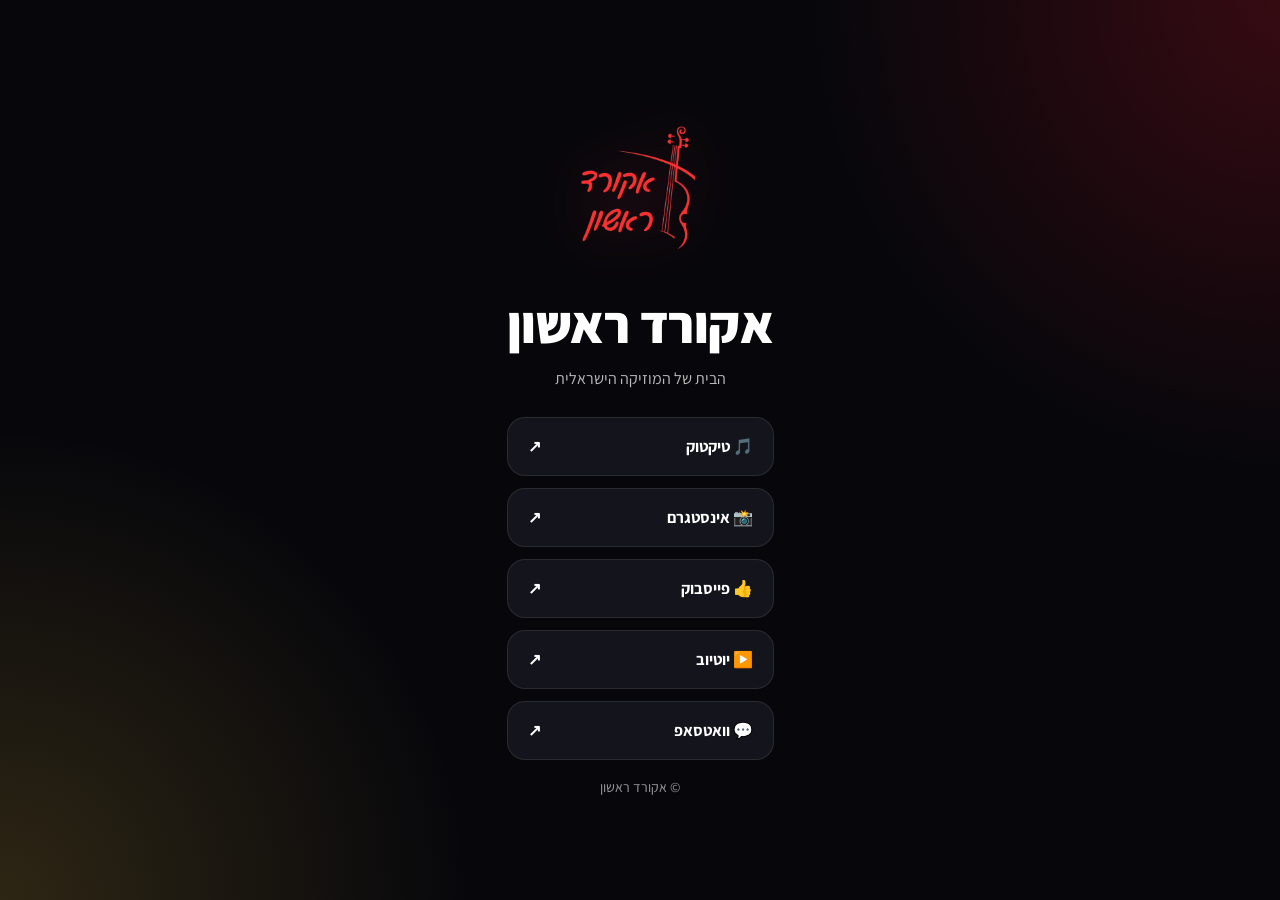
==== commit 83844835: "Simplify landing page to premium minimal design" ====
--- a/index.html
+++ b/index.html
@@ -1,1037 +1 @@
-<!DOCTYPE html>
-<html lang="he" dir="rtl">
-<head>
-    <meta charset="UTF-8">
-    <meta name="viewport" content="width=device-width, initial-scale=1.0">
-    <title>אקורד ראשון | הבית של המוזיקה הישראלית</title>
-    <meta name="description" content="אקורד ראשון - קהילת המוזיקה של ישראל. חדשות, הופעות, אמנים, רגעים מאחורי הקלעים ותוכן מוזיקלי ישראלי במקום אחד.">
-    <meta name="theme-color" content="#09090f">
-
-    <link rel="icon" type="image/png" href="logo.PNG">
-    <link rel="apple-touch-icon" href="logo.PNG">
-    <meta property="og:title" content="אקורד ראשון">
-    <meta property="og:description" content="הבית של המוזיקה הישראלית">
-    <meta property="og:image" content="logo.PNG">
-    <meta property="og:image:type" content="image/png">
-    <meta property="og:image:width" content="512">
-    <meta property="og:image:height" content="512">
-    <meta name="twitter:image" content="logo.PNG">
-
-    <link rel="preconnect" href="https://fonts.googleapis.com">
-    <link rel="preconnect" href="https://fonts.gstatic.com" crossorigin>
-    <link href="https://fonts.googleapis.com/css2?family=Assistant:wght@400;600;700;800&family=Rubik:wght@400;700&display=swap" rel="stylesheet">
-
-    <style>
-        :root {
-            --bg: #07070c;
-            --panel: rgba(255, 255, 255, 0.08);
-            --panel-strong: rgba(255, 255, 255, 0.12);
-            --text: #ffffff;
-            --muted: #b8b8c7;
-            --red: #ff2438;
-            --red-dark: #b70f22;
-            --gold: #f7c948;
-            --border: rgba(255, 255, 255, 0.14);
-            --shadow: 0 24px 80px rgba(0, 0, 0, 0.55);
-        }
-
-        * { box-sizing: border-box; }
-
-        html { scroll-behavior: smooth; }
-
-        body {
-            margin: 0;
-            min-height: 100vh;
-            font-family: 'Assistant', 'Rubik', sans-serif;
-            background: var(--bg);
-            color: var(--text);
-            overflow-x: hidden;
-            text-align: center;
-        }
-
-        body.game-open { overflow: hidden; }
-
-        body::before {
-            content: "";
-            position: fixed;
-            inset: 0;
-            z-index: -4;
-            background:
-                radial-gradient(circle at 16% 20%, rgba(255, 36, 56, 0.38), transparent 30%),
-                radial-gradient(circle at 86% 10%, rgba(247, 201, 72, 0.22), transparent 25%),
-                radial-gradient(circle at 50% 95%, rgba(255, 36, 56, 0.26), transparent 34%),
-                linear-gradient(135deg, #050508 0%, #101018 55%, #07070c 100%);
-        }
-
-        body::after {
-            content: "";
-            position: fixed;
-            inset: 0;
-            z-index: -3;
-            background-image:
-                linear-gradient(rgba(255,255,255,0.035) 1px, transparent 1px),
-                linear-gradient(90deg, rgba(255,255,255,0.035) 1px, transparent 1px);
-            background-size: 54px 54px;
-            mask-image: linear-gradient(to bottom, black, transparent 82%);
-        }
-
-        .noise {
-            position: fixed;
-            inset: 0;
-            z-index: -2;
-            pointer-events: none;
-            opacity: 0.18;
-            background-image: url("data:image/svg+xml,%3Csvg xmlns='http://www.w3.org/2000/svg' width='160' height='160' viewBox='0 0 160 160'%3E%3Cfilter id='n'%3E%3CfeTurbulence type='fractalNoise' baseFrequency='.9' numOctaves='3' stitchTiles='stitch'/%3E%3C/filter%3E%3Crect width='100%25' height='100%25' filter='url(%23n)' opacity='.45'/%3E%3C/svg%3E");
-        }
-
-        .orb {
-            position: fixed;
-            border-radius: 999px;
-            filter: blur(8px);
-            opacity: 0.65;
-            pointer-events: none;
-            z-index: -1;
-            animation: drift 12s ease-in-out infinite;
-        }
-        .orb.one { width: 170px; height: 170px; top: 12%; right: -60px; background: rgba(255, 36, 56, 0.22); }
-        .orb.two { width: 130px; height: 130px; bottom: 18%; left: -40px; background: rgba(247, 201, 72, 0.18); animation-delay: -4s; }
-
-        .site-shell {
-            width: min(1120px, calc(100% - 32px));
-            margin: 0 auto;
-            padding: 28px 0 42px;
-        }
-
-        .topbar {
-            display: flex;
-            align-items: center;
-            justify-content: space-between;
-            gap: 16px;
-            padding: 12px 16px;
-            border: 1px solid var(--border);
-            background: rgba(255, 255, 255, 0.055);
-            backdrop-filter: blur(18px);
-            border-radius: 24px;
-            box-shadow: 0 14px 55px rgba(0,0,0,0.28);
-            animation: fadeDown 0.9s ease both;
-        }
-
-        .brand-mini {
-            display: inline-flex;
-            align-items: center;
-            gap: 10px;
-            color: #fff;
-            font-weight: 800;
-            letter-spacing: -0.02em;
-        }
-
-        .brand-mini img {
-            width: 42px;
-            height: 42px;
-            object-fit: contain;
-            border-radius: 14px;
-            box-shadow: 0 0 28px rgba(255,36,56,0.28);
-        }
-
-        .top-actions {
-            display: flex;
-            gap: 10px;
-            align-items: center;
-        }
-
-        .small-link {
-            color: var(--muted);
-            text-decoration: none;
-            font-weight: 700;
-            font-size: 14px;
-            transition: 0.25s;
-        }
-        .small-link:hover { color: #fff; }
-
-        .hero {
-            min-height: calc(100vh - 92px);
-            display: grid;
-            align-items: center;
-            grid-template-columns: 1.08fr 0.92fr;
-            gap: 34px;
-            padding: 54px 0 34px;
-        }
-
-        .hero-copy {
-            text-align: right;
-            animation: fadeUp 0.9s ease both;
-        }
-
-        .eyebrow {
-            display: inline-flex;
-            align-items: center;
-            gap: 8px;
-            padding: 9px 14px;
-            border: 1px solid rgba(247,201,72,0.32);
-            border-radius: 999px;
-            color: #ffe9a3;
-            background: rgba(247,201,72,0.08);
-            font-weight: 800;
-            margin-bottom: 18px;
-        }
-
-        h1 {
-            margin: 0;
-            font-size: clamp(46px, 8vw, 96px);
-            line-height: 0.92;
-            letter-spacing: -0.06em;
-            text-shadow: 0 0 38px rgba(255, 36, 56, 0.28);
-        }
-
-        .gradient-text {
-            background: linear-gradient(95deg, #fff 0%, #fff 28%, #ff4c5e 58%, #f7c948 100%);
-            -webkit-background-clip: text;
-            background-clip: text;
-            color: transparent;
-        }
-
-        .subtitle {
-            margin: 20px 0 0;
-            font-size: clamp(19px, 2.2vw, 28px);
-            color: #f3f3f6;
-            font-weight: 700;
-        }
-
-        .description {
-            max-width: 650px;
-            margin: 14px 0 28px;
-            color: var(--muted);
-            font-size: 18px;
-            line-height: 1.75;
-        }
-
-        .hero-ctas {
-            display: flex;
-            flex-wrap: wrap;
-            gap: 12px;
-            align-items: center;
-        }
-
-        .primary-cta, .secondary-cta, .btn {
-            border: 0;
-            cursor: pointer;
-            font-family: inherit;
-            text-decoration: none;
-            color: #fff;
-            font-weight: 900;
-            transition: transform .24s ease, box-shadow .24s ease, border-color .24s ease, background .24s ease;
-        }
-
-        .primary-cta {
-            display: inline-flex;
-            align-items: center;
-            justify-content: center;
-            gap: 10px;
-            padding: 16px 22px;
-            min-height: 58px;
-            border-radius: 18px;
-            background: linear-gradient(135deg, var(--red), var(--red-dark));
-            box-shadow: 0 18px 44px rgba(255,36,56,0.28);
-        }
-
-        .secondary-cta {
-            display: inline-flex;
-            align-items: center;
-            justify-content: center;
-            gap: 10px;
-            padding: 16px 22px;
-            min-height: 58px;
-            border-radius: 18px;
-            border: 1px solid var(--border);
-            background: rgba(255,255,255,0.08);
-            backdrop-filter: blur(14px);
-        }
-
-        .primary-cta:hover, .secondary-cta:hover, .social-card:hover, .feature-card:hover, .game-card:hover, .contact-card:hover {
-            transform: translateY(-4px);
-        }
-
-        .hero-card {
-            position: relative;
-            border: 1px solid var(--border);
-            border-radius: 34px;
-            padding: 28px;
-            background: linear-gradient(155deg, rgba(255,255,255,0.13), rgba(255,255,255,0.045));
-            backdrop-filter: blur(20px);
-            box-shadow: var(--shadow);
-            overflow: hidden;
-            animation: fadeUp 1.05s ease both;
-        }
-
-        .hero-card::before {
-            content: "";
-            position: absolute;
-            inset: -1px;
-            background: radial-gradient(circle at 50% 0%, rgba(255,36,56,0.32), transparent 38%);
-            pointer-events: none;
-        }
-
-        .logo-stage {
-            position: relative;
-            display: grid;
-            place-items: center;
-            min-height: 320px;
-        }
-
-        .logo-ring {
-            position: absolute;
-            width: min(82%, 330px);
-            aspect-ratio: 1;
-            border: 1px solid rgba(255,255,255,0.12);
-            border-radius: 50%;
-            background:
-                radial-gradient(circle, rgba(255,36,56,0.18), transparent 56%),
-                conic-gradient(from 180deg, transparent, rgba(255,36,56,0.58), rgba(247,201,72,0.48), transparent);
-            animation: spin 12s linear infinite;
-            filter: drop-shadow(0 0 24px rgba(255,36,56,0.23));
-        }
-
-        .logo-main {
-            position: relative;
-            width: min(62%, 245px);
-            max-width: 100%;
-            object-fit: contain;
-            animation: float 4.2s ease-in-out infinite;
-            filter: drop-shadow(0 24px 45px rgba(255,36,56,0.34));
-        }
-
-        .pulse-line {
-            position: absolute;
-            bottom: 16px;
-            right: 18px;
-            left: 18px;
-            height: 70px;
-            border-radius: 22px;
-            background: rgba(0,0,0,0.24);
-            border: 1px solid rgba(255,255,255,0.09);
-            display: flex;
-            align-items: end;
-            justify-content: center;
-            gap: 7px;
-            padding: 14px;
-        }
-
-        .bar {
-            width: 8px;
-            border-radius: 999px;
-            background: linear-gradient(to top, var(--red), var(--gold));
-            animation: beat 1s ease-in-out infinite;
-            opacity: .9;
-        }
-        .bar:nth-child(1) { height: 18px; animation-delay: .05s; }
-        .bar:nth-child(2) { height: 36px; animation-delay: .15s; }
-        .bar:nth-child(3) { height: 24px; animation-delay: .25s; }
-        .bar:nth-child(4) { height: 46px; animation-delay: .35s; }
-        .bar:nth-child(5) { height: 30px; animation-delay: .45s; }
-        .bar:nth-child(6) { height: 42px; animation-delay: .55s; }
-        .bar:nth-child(7) { height: 22px; animation-delay: .65s; }
-
-        .section {
-            padding: 34px 0;
-            animation: fadeUp 0.9s ease both;
-        }
-
-        .section-title {
-            margin: 0 0 18px;
-            font-size: clamp(28px, 4vw, 44px);
-            letter-spacing: -0.04em;
-        }
-
-        .section-note {
-            color: var(--muted);
-            margin: -8px auto 24px;
-            max-width: 620px;
-            line-height: 1.65;
-            font-size: 17px;
-        }
-
-        .social-grid {
-            display: grid;
-            grid-template-columns: repeat(5, 1fr);
-            gap: 14px;
-        }
-
-        .social-card, .feature-card, .game-card, .contact-card {
-            position: relative;
-            overflow: hidden;
-            border: 1px solid var(--border);
-            background: linear-gradient(160deg, rgba(255,255,255,0.12), rgba(255,255,255,0.045));
-            backdrop-filter: blur(16px);
-            border-radius: 26px;
-            box-shadow: 0 16px 50px rgba(0,0,0,0.25);
-            transition: .28s ease;
-        }
-
-        .social-card {
-            min-height: 166px;
-            padding: 20px;
-            display: flex;
-            flex-direction: column;
-            justify-content: space-between;
-            text-align: right;
-            color: #fff;
-            text-decoration: none;
-        }
-
-        .social-card::after, .feature-card::after, .game-card::after, .contact-card::after {
-            content: "";
-            position: absolute;
-            inset: 0;
-            background: radial-gradient(circle at 20% 0%, rgba(255,36,56,0.18), transparent 35%);
-            opacity: 0;
-            transition: .28s ease;
-            pointer-events: none;
-        }
-        .social-card:hover::after, .feature-card:hover::after, .game-card:hover::after, .contact-card:hover::after { opacity: 1; }
-
-        .social-icon {
-            width: 48px;
-            height: 48px;
-            display: grid;
-            place-items: center;
-            border-radius: 17px;
-            background: rgba(255,255,255,0.1);
-            font-size: 25px;
-        }
-
-        .social-card h3, .feature-card h3, .game-card h3, .contact-card h3 {
-            margin: 16px 0 4px;
-            font-size: 23px;
-        }
-
-        .social-card p, .feature-card p, .game-card p, .contact-card p {
-            margin: 0;
-            color: var(--muted);
-            line-height: 1.5;
-        }
-
-        .arrow {
-            margin-top: 18px;
-            color: #fff;
-            font-weight: 900;
-        }
-
-        .feature-grid {
-            display: grid;
-            grid-template-columns: repeat(3, 1fr);
-            gap: 16px;
-        }
-
-        .feature-card {
-            padding: 24px;
-            text-align: right;
-        }
-
-        .feature-icon {
-            font-size: 34px;
-            width: 62px;
-            height: 62px;
-            display: grid;
-            place-items: center;
-            border-radius: 22px;
-            background: linear-gradient(135deg, rgba(255,36,56,0.28), rgba(247,201,72,0.14));
-        }
-
-        .experience-grid {
-            display: grid;
-            grid-template-columns: 1.05fr 0.95fr;
-            gap: 16px;
-            align-items: stretch;
-        }
-
-        .game-card, .contact-card {
-            padding: 28px;
-            text-align: right;
-            min-height: 250px;
-            display: flex;
-            flex-direction: column;
-            justify-content: space-between;
-        }
-
-        .game-card {
-            background:
-                linear-gradient(160deg, rgba(255,36,56,0.18), rgba(255,255,255,0.055)),
-                radial-gradient(circle at 10% 20%, rgba(247,201,72,0.14), transparent 32%);
-        }
-
-        .big-icon {
-            font-size: 44px;
-            margin-bottom: 8px;
-        }
-
-        .btn {
-            display: inline-flex;
-            align-items: center;
-            justify-content: center;
-            gap: 10px;
-            width: 100%;
-            min-height: 56px;
-            padding: 14px 18px;
-            border-radius: 18px;
-            background: linear-gradient(135deg, var(--red), var(--red-dark));
-            box-shadow: 0 18px 40px rgba(255,36,56,0.22);
-            font-size: 18px;
-        }
-
-        .btn:hover { transform: translateY(-2px) scale(1.01); }
-        .btn.dark { background: rgba(255,255,255,0.1); box-shadow: none; border: 1px solid var(--border); }
-        .btn.green { background: linear-gradient(135deg, #1faa59, #157f3d); }
-        .btn.gray { background: #30303a; }
-
-        .contact-trigger {
-            position: fixed;
-            bottom: 22px;
-            right: 22px;
-            width: 60px;
-            height: 60px;
-            border-radius: 22px;
-            display: grid;
-            place-items: center;
-            background: linear-gradient(135deg, var(--red), var(--red-dark));
-            color: #fff;
-            font-size: 26px;
-            cursor: pointer;
-            box-shadow: 0 18px 44px rgba(255,36,56,0.32);
-            z-index: 1001;
-            transition: .25s ease;
-        }
-        .contact-trigger:hover { transform: translateY(-4px) rotate(-3deg); }
-
-        #contactModal {
-            display: none;
-            position: fixed;
-            inset: 0;
-            background: rgba(5, 5, 9, 0.86);
-            z-index: 1002;
-            align-items: center;
-            justify-content: center;
-            padding: 20px;
-            backdrop-filter: blur(16px);
-        }
-
-        .modal-content {
-            position: relative;
-            width: min(430px, 100%);
-            padding: 30px;
-            border-radius: 30px;
-            border: 1px solid var(--border);
-            background: linear-gradient(160deg, rgba(28,28,38,0.98), rgba(12,12,18,0.98));
-            box-shadow: var(--shadow);
-            text-align: right;
-        }
-
-        .close-modal {
-            position: absolute;
-            top: 16px;
-            left: 18px;
-            color: var(--muted);
-            font-size: 28px;
-            cursor: pointer;
-        }
-
-        .contact-input {
-            width: 100%;
-            padding: 15px 16px;
-            margin: 9px 0;
-            border-radius: 16px;
-            border: 1px solid rgba(255,255,255,0.12);
-            background: rgba(0,0,0,0.24);
-            color: white;
-            font-family: inherit;
-            font-size: 16px;
-            outline: none;
-        }
-        .contact-input:focus { border-color: rgba(255,36,56,0.65); box-shadow: 0 0 0 4px rgba(255,36,56,0.12); }
-        textarea.contact-input { height: 120px; resize: none; }
-
-        footer {
-            padding: 34px 0 8px;
-            color: #8f8fa0;
-            font-weight: 700;
-        }
-
-        #gameOverlay {
-            display: none;
-            position: fixed;
-            inset: 0;
-            background:
-                radial-gradient(circle at 50% 0%, rgba(255,36,56,0.22), transparent 36%),
-                rgba(5,5,9,0.98);
-            z-index: 999;
-            flex-direction: column;
-            align-items: center;
-            justify-content: center;
-            padding: 18px;
-        }
-
-        .game-shell {
-            width: min(480px, 100%);
-            border: 1px solid var(--border);
-            border-radius: 30px;
-            background: rgba(255,255,255,0.07);
-            backdrop-filter: blur(18px);
-            padding: 18px;
-            box-shadow: var(--shadow);
-        }
-
-        .stats-container {
-            margin-bottom: 14px;
-            position: relative;
-            width: 100%;
-            display: grid;
-            gap: 4px;
-        }
-        .high-score { color: var(--gold); font-size: 22px; font-weight: 900; }
-        #currentScore { font-size: 18px; color: #fff; font-weight: 800; }
-        #muteBtn {
-            position: absolute;
-            left: 4px;
-            top: 0;
-            background: rgba(255,255,255,0.08);
-            border: 1px solid var(--border);
-            color: white;
-            width: 42px;
-            height: 42px;
-            border-radius: 14px;
-            font-size: 21px;
-            cursor: pointer;
-        }
-
-        #gameCanvas {
-            border: 3px solid rgba(255,36,56,0.86);
-            background: #000;
-            border-radius: 18px;
-            width: 100%;
-            max-width: 400px;
-            aspect-ratio: 1 / 1;
-            box-shadow: 0 0 34px rgba(255,36,56,0.22);
-        }
-
-        #endScreen {
-            display: none;
-            position: absolute;
-            top: 50%;
-            left: 50%;
-            transform: translate(-50%, -50%);
-            background: rgba(18, 18, 25, 0.96);
-            border: 1px solid var(--border);
-            padding: 25px;
-            border-radius: 24px;
-            z-index: 1000;
-            width: min(340px, 88%);
-            box-shadow: 0 0 60px rgba(255, 42, 42, 0.34);
-        }
-
-        .controls {
-            display: none;
-            grid-template-columns: repeat(3, 1fr);
-            gap: 10px;
-            margin: 15px auto 0;
-            direction: ltr;
-            max-width: 210px;
-        }
-        .control-btn {
-            width: 58px;
-            height: 58px;
-            background: rgba(255,255,255,0.1);
-            border-radius: 16px;
-            border: 1px solid var(--border);
-            color: white;
-            font-size: 24px;
-            touch-action: manipulation;
-        }
-
-        .game-footer-btns {
-            display: flex;
-            gap: 10px;
-            margin-top: 16px;
-            width: 100%;
-        }
-
-        @keyframes fadeUp { from { opacity: 0; transform: translateY(18px); } to { opacity: 1; transform: translateY(0); } }
-        @keyframes fadeDown { from { opacity: 0; transform: translateY(-18px); } to { opacity: 1; transform: translateY(0); } }
-        @keyframes float { 0%,100% { transform: translateY(0); } 50% { transform: translateY(-10px); } }
-        @keyframes spin { to { transform: rotate(360deg); } }
-        @keyframes beat { 0%,100% { transform: scaleY(.65); } 50% { transform: scaleY(1.14); } }
-        @keyframes drift { 0%,100% { transform: translate(0,0); } 50% { transform: translate(18px, -22px); } }
-
-        @media (max-width: 900px) {
-            .hero { grid-template-columns: 1fr; padding-top: 34px; }
-            .hero-copy { text-align: center; }
-            .description { margin-left: auto; margin-right: auto; }
-            .hero-ctas { justify-content: center; }
-            .social-grid { grid-template-columns: repeat(2, 1fr); }
-            .feature-grid, .experience-grid { grid-template-columns: 1fr; }
-        }
-
-        @media (max-width: 520px) {
-            .site-shell { width: min(100% - 22px, 1120px); padding-top: 14px; }
-            .topbar { border-radius: 20px; }
-            .small-link { display: none; }
-            .hero { min-height: auto; gap: 22px; }
-            .hero-card { padding: 18px; border-radius: 28px; }
-            .logo-stage { min-height: 260px; }
-            .social-grid { grid-template-columns: 1fr; }
-            .social-card { min-height: 136px; }
-            .primary-cta, .secondary-cta { width: 100%; }
-            .controls { display: grid; }
-            .game-footer-btns { flex-direction: column; }
-            .contact-trigger { width: 56px; height: 56px; bottom: 16px; right: 16px; }
-        }
-    </style>
-</head>
-<body id="mainBody">
-    <div class="noise"></div>
-    <div class="orb one"></div>
-    <div class="orb two"></div>
-
-    <main class="site-shell" id="mainPage">
-        <nav class="topbar" aria-label="ניווט ראשי">
-            <div class="brand-mini">
-                <img src="logo.PNG" alt="לוגו אקורד ראשון">
-                <span>אקורד ראשון</span>
-            </div>
-            <div class="top-actions">
-                <a class="small-link" href="#links">רשתות</a>
-                <a class="small-link" href="#about">עלינו</a>
-                <a class="small-link" href="#contact" onclick="toggleContact(true)">יצירת קשר</a>
-            </div>
-        </nav>
-
-        <section class="hero">
-            <div class="hero-copy">
-                <div class="eyebrow">🎧 קהילת המוזיקה של ישראל</div>
-                <h1><span class="gradient-text">אקורד</span><br>ראשון</h1>
-                <p class="subtitle">הבית של המוזיקה הישראלית</p>
-                <p class="description">חדשות, הופעות, אמנים, רגעים מאחורי הקלעים ותוכן מוזיקלי שמחבר בין הקהל לבמה — במקום אחד, נקי, מהיר ונוח לכניסה מכל מכשיר.</p>
-                <div class="hero-ctas">
-                    <a class="primary-cta" href="#links">כניסה לערוצים ✨</a>
-                    <button class="secondary-cta" onclick="openGame()">שחקו באתגר 🎮</button>
-                </div>
-            </div>
-
-            <div class="hero-card">
-                <div class="logo-stage">
-                    <div class="logo-ring"></div>
-                    <img class="logo-main" src="logo.PNG" alt="אקורד ראשון">
-                    <div class="pulse-line" aria-hidden="true">
-                        <span class="bar"></span><span class="bar"></span><span class="bar"></span><span class="bar"></span><span class="bar"></span><span class="bar"></span><span class="bar"></span>
-                    </div>
-                </div>
-            </div>
-        </section>
-
-        <section class="section" id="links">
-            <h2 class="section-title">בחרו איפה לפגוש אותנו</h2>
-            <p class="section-note">כל הערוצים של אקורד ראשון במקום אחד — בלי להסתבך, בלי לחפש, פשוט לוחצים ונכנסים.</p>
-            <div class="social-grid">
-                <a class="social-card" href="https://www.tiktok.com/@first_chord?_r=1&_t=ZS-94bPGKPtq1l" target="_blank" rel="noopener">
-                    <div><div class="social-icon">🎵</div><h3>טיקטוק</h3><p>הסרטונים והרגעים הכי חמים.</p></div>
-                    <span class="arrow">כניסה ←</span>
-                </a>
-                <a class="social-card" href="https://www.instagram.com/first_chord?igsh=YWtiem43cXBhMnVr&utm_source=qr" target="_blank" rel="noopener">
-                    <div><div class="social-icon">📸</div><h3>אינסטגרם</h3><p>סטוריז, רילסים ועדכונים מהירים.</p></div>
-                    <span class="arrow">כניסה ←</span>
-                </a>
-                <a class="social-card" href="https://www.facebook.com/share/1GkQ8phhyr/?mibextid=wwXIfr" target="_blank" rel="noopener">
-                    <div><div class="social-icon">👍</div><h3>פייסבוק</h3><p>קהילה, שיתופים ותוכן מלא.</p></div>
-                    <span class="arrow">כניסה ←</span>
-                </a>
-                <a class="social-card" href="https://youtube.com/@first_chord?si=DOU_n5thYuaH4vM-" target="_blank" rel="noopener">
-                    <div><div class="social-icon">▶️</div><h3>יוטיוב</h3><p>סרטונים, שורטס וקטעים נבחרים.</p></div>
-                    <span class="arrow">כניסה ←</span>
-                </a>
-                <a class="social-card" href="https://whatsapp.com/channel/0029Vb6I5yh6GcGEigUMEu3J" target="_blank" rel="noopener">
-                    <div><div class="social-icon">💬</div><h3>וואטסאפ</h3><p>עדכונים ישירים ומהירים לערוץ.</p></div>
-                    <span class="arrow">כניסה ←</span>
-                </a>
-            </div>
-        </section>
-
-        <section class="section" id="about">
-            <h2 class="section-title">למה אקורד ראשון?</h2>
-            <div class="feature-grid">
-                <article class="feature-card">
-                    <div class="feature-icon">🎤</div>
-                    <h3>מוזיקה לפני כולם</h3>
-                    <p>תוכן מוזיקלי ישראלי, הופעות, אמנים ורגעים שמעניינים את הקהל באמת.</p>
-                </article>
-                <article class="feature-card">
-                    <div class="feature-icon">🎬</div>
-                    <h3>חוויה ויזואלית</h3>
-                    <p>עמוד מהיר, נוח ומעוצב שמרגיש כמו מותג תוכן מקצועי ולא רק דף קישורים.</p>
-                </article>
-                <article class="feature-card">
-                    <div class="feature-icon">🔥</div>
-                    <h3>קהילה חיה</h3>
-                    <p>מקום אחד שמרכז את כל הדרכים לעקוב, לצפות, לשתף וליצור קשר.</p>
-                </article>
-            </div>
-        </section>
-
-        <section class="section">
-            <div class="experience-grid">
-                <article class="game-card">
-                    <div>
-                        <div class="big-icon">🐍</div>
-                        <h3>אתגר אקורד ראשון</h3>
-                        <p>משחק קטן וממכר בתוך האתר. נסו לשבור שיא ולשתף את התוצאה בוואטסאפ.</p>
-                    </div>
-                    <button class="btn" onclick="openGame()">התחילו לשחק 🎮</button>
-                </article>
-                <article class="contact-card" id="contact">
-                    <div>
-                        <div class="big-icon">📩</div>
-                        <h3>שיתוף פעולה או פנייה?</h3>
-                        <p>אמנים, יחסי ציבור, הופעות או תוכן מוזיקלי — אפשר לשלוח הודעה ישירות מכאן.</p>
-                    </div>
-                    <button class="btn dark" onclick="toggleContact(true)">פתחו טופס יצירת קשר</button>
-                </article>
-            </div>
-        </section>
-
-        <footer>©️ אקורד ראשון · הבית של המוזיקה הישראלית</footer>
-    </main>
-
-    <div id="gameOverlay">
-        <div class="game-shell">
-            <div class="stats-container">
-                <button id="muteBtn" onclick="toggleMute()" aria-label="השתקת מוזיקה">🔊</button>
-                <div id="highScoreDisplay" class="high-score">שיא גינס: 0</div>
-                <div id="currentScore">ניקוד: 0</div>
-            </div>
-
-            <canvas id="gameCanvas" width="400" height="400"></canvas>
-
-            <div id="endScreen">
-                <h2 id="endStatus" style="color:#ff2438; margin-top:0; font-size: 25px;">המשחק נגמר</h2>
-                <p id="finalScoreText" style="font-size: 18px; margin-bottom: 20px;">צברת 0 נקודות</p>
-                <button class="btn" onclick="startNewGame()" style="margin-bottom:10px;">🎮 משחק חדש</button>
-                <button class="btn green" id="shareWa" style="margin-bottom:10px;">📱 שתף בוואטסאפ</button>
-                <button class="btn gray" onclick="closeGame()">🏠 חזרה לבית</button>
-            </div>
-
-            <div class="controls">
-                <div></div><button class="control-btn" onclick="changeDirection('UP')">▲</button><div></div>
-                <button class="control-btn" onclick="changeDirection('LEFT')">◀️</button>
-                <button class="control-btn" onclick="changeDirection('DOWN')">▼</button>
-                <button class="control-btn" onclick="changeDirection('RIGHT')">▶️</button>
-            </div>
-
-            <div class="game-footer-btns">
-                <button class="btn green" onclick="finishGameManual()">🏁 סיום</button>
-                <button class="btn gray" onclick="closeGame()">🏠 בית</button>
-            </div>
-        </div>
-    </div>
-
-    <div class="contact-trigger" onclick="toggleContact(true)" aria-label="יצירת קשר">📩</div>
-
-    <div id="contactModal">
-        <div class="modal-content">
-            <span class="close-modal" onclick="toggleContact(false)">×</span>
-            <h2 style="color:#ff2438; margin:0 0 8px; font-size: 28px;">דברו איתנו 🎸</h2>
-            <p style="color:#b8b8c7; margin-top:0; line-height:1.5;">השאירו פרטים ונחזור אליכם בהקדם.</p>
-            <form action="https://api.web3forms.com/submit" method="POST" onsubmit="setTimeout(() => { this.reset(); toggleContact(false); }, 700);">
-                <input type="hidden" name="access_key" value="0fdc1bd6-cf3f-4957-aec6-d215479b4448">
-                <input type="text" name="name" placeholder="שם מלא" class="contact-input" required>
-                <input type="email" name="email" placeholder="אימייל לחזרה" class="contact-input" required>
-                <textarea name="message" placeholder="איך אפשר לעזור?" class="contact-input" maxlength="2000" required></textarea>
-                <button type="submit" class="btn" style="margin-top:10px;">שליחת פנייה</button>
-            </form>
-        </div>
-    </div>
-
-    <audio id="bgMusic" loop>
-        <source src="https://www.soundhelix.com/examples/mp3/SoundHelix-Song-1.mp3" type="audio/mpeg">
-    </audio>
-
-    <script>
-        const canvas = document.getElementById("gameCanvas");
-        const ctx = canvas.getContext("2d");
-        const music = document.getElementById("bgMusic");
-        const grid = 20;
-        let count = 0, score = 0, requestID;
-        let particles = [];
-        let gameActive = false;
-
-        let highScore = localStorage.getItem("akordSnakeHS") || 0;
-        document.getElementById("highScoreDisplay").innerText = "שיא גינס: " + highScore;
-
-        let snake = { x: 160, y: 160, dx: grid, dy: 0, cells: [], maxCells: 4 };
-        let apple = { x: 320, y: 320 };
-        const logoImg = new Image();
-        logoImg.src = 'logo.PNG';
-
-        function createFirework(x, y) {
-            for (let i = 0; i < 22; i++) {
-                particles.push({
-                    x, y,
-                    dx: (Math.random() - 0.5) * 5.5,
-                    dy: (Math.random() - 0.5) * 5.5,
-                    radius: Math.random() * 2.4,
-                    color: `hsl(${Math.random() * 55 + 350}, 100%, ${Math.random() * 18 + 55}%)`,
-                    life: 38
-                });
-            }
-        }
-
-        function loop() {
-            if (!gameActive) return;
-            requestID = requestAnimationFrame(loop);
-            if (++count < 7) { drawParticles(); return; }
-            count = 0;
-            ctx.clearRect(0, 0, canvas.width, canvas.height);
-            drawParticles();
-
-            snake.x += snake.dx;
-            snake.y += snake.dy;
-
-            if (snake.x < 0) snake.x = canvas.width - grid;
-            else if (snake.x >= canvas.width) snake.x = 0;
-            if (snake.y < 0) snake.y = canvas.height - grid;
-            else if (snake.y >= canvas.height) snake.y = 0;
-
-            snake.cells.unshift({ x: snake.x, y: snake.y });
-            if (snake.cells.length > snake.maxCells) snake.cells.pop();
-
-            ctx.fillStyle = "rgba(255,255,255,0.92)";
-            ctx.beginPath();
-            ctx.arc(apple.x + grid / 2, apple.y + grid / 2, grid / 1.55, 0, Math.PI * 2);
-            ctx.fill();
-            ctx.drawImage(logoImg, apple.x, apple.y, grid, grid);
-
-            snake.cells.forEach((cell, index) => {
-                const gradient = ctx.createLinearGradient(cell.x, cell.y, cell.x + grid, cell.y + grid);
-                gradient.addColorStop(0, index === 0 ? "#ffffff" : "#ff2438");
-                gradient.addColorStop(1, index === 0 ? "#f7c948" : "#9f1020");
-                ctx.fillStyle = gradient;
-                ctx.fillRect(cell.x, cell.y, grid - 1, grid - 1);
-
-                if (cell.x === apple.x && cell.y === apple.y) {
-                    snake.maxCells++;
-                    score++;
-                    document.getElementById("currentScore").innerText = "ניקוד: " + score;
-                    createFirework(apple.x + grid / 2, apple.y + grid / 2);
-                    apple.x = Math.floor(Math.random() * 19) * grid;
-                    apple.y = Math.floor(Math.random() * 19) * grid;
-                }
-
-                for (let i = index + 1; i < snake.cells.length; i++) {
-                    if (cell.x === snake.cells[i].x && cell.y === snake.cells[i].y) endGame();
-                }
-            });
-        }
-
-        function drawParticles() {
-            particles.forEach((p, i) => {
-                p.x += p.dx;
-                p.y += p.dy;
-                p.life--;
-                ctx.fillStyle = p.color;
-                ctx.beginPath();
-                ctx.arc(p.x, p.y, p.radius, 0, Math.PI * 2);
-                ctx.fill();
-                if (p.life <= 0) particles.splice(i, 1);
-            });
-        }
-
-        function endGame() {
-            gameActive = false;
-            cancelAnimationFrame(requestID);
-            let statusText = "המשחק נגמר";
-            if (score > highScore) {
-                highScore = score;
-                localStorage.setItem("akordSnakeHS", highScore);
-                document.getElementById("highScoreDisplay").innerText = "שיא גינס: " + highScore;
-                statusText = "🏆 שיא גינס חדש!";
-                for (let i = 0; i < 5; i++) setTimeout(() => createFirework(Math.random() * canvas.width, Math.random() * canvas.height), i * 260);
-            }
-
-            document.getElementById("endStatus").innerText = statusText;
-            document.getElementById("finalScoreText").innerText = "צברת " + score + " נקודות";
-            document.getElementById("endScreen").style.display = "block";
-
-            document.getElementById("shareWa").onclick = () => {
-                const text = encodeURIComponent(`שברתי את השיא במשחק של אקורד ראשון! צברתי ${score} נקודות 🎸 בואו נראה אם תצליחו לעקוף אותי: ${window.location.href}`);
-                window.open(`https://wa.me/?text=${text}`, '_blank');
-            };
-        }
-
-        function startNewGame() {
-            score = 0;
-            count = 0;
-            document.getElementById("currentScore").innerText = "ניקוד: 0";
-            document.getElementById("endScreen").style.display = "none";
-            snake = { x: 160, y: 160, dx: grid, dy: 0, cells: [], maxCells: 4 };
-            apple = { x: 320, y: 320 };
-            particles = [];
-            gameActive = true;
-            cancelAnimationFrame(requestID);
-            requestAnimationFrame(loop);
-        }
-
-        function finishGameManual() {
-            if (gameActive) endGame();
-        }
-
-        function openGame() {
-            document.getElementById("mainBody").classList.add("game-open");
-            document.getElementById("mainPage").style.display = "none";
-            document.getElementById("gameOverlay").style.display = "flex";
-            music.volume = 0.45;
-            music.play().catch(() => {});
-            startNewGame();
-        }
-
-        function closeGame() {
-            gameActive = false;
-            cancelAnimationFrame(requestID);
-            music.pause();
-            music.currentTime = 0;
-            document.getElementById("mainBody").classList.remove("game-open");
-            document.getElementById("endScreen").style.display = "none";
-            document.getElementById("gameOverlay").style.display = "none";
-            document.getElementById("mainPage").style.display = "block";
-        }
-
-        function changeDirection(dir) {
-            if (!gameActive) return;
-            if (dir === 'UP' && snake.dy === 0) { snake.dy = -grid; snake.dx = 0; }
-            else if (dir === 'DOWN' && snake.dy === 0) { snake.dy = grid; snake.dx = 0; }
-            else if (dir === 'LEFT' && snake.dx === 0) { snake.dx = -grid; snake.dy = 0; }
-            else if (dir === 'RIGHT' && snake.dx === 0) { snake.dx = grid; snake.dy = 0; }
-        }
-
-        function toggleMute() {
-            music.muted = !music.muted;
-            document.getElementById("muteBtn").innerText = music.muted ? "🔇" : "🔊";
-        }
-
-        function toggleContact(show) {
-            const modal = document.getElementById('contactModal');
-            modal.style.display = show ? 'flex' : 'none';
-        }
-
-        document.addEventListener('keydown', e => {
-            if (e.key === 'Escape') {
-                toggleContact(false);
-                if (document.getElementById("gameOverlay").style.display === "flex") closeGame();
-            }
-            if (e.which === 37) changeDirection('LEFT');
-            if (e.which === 38) changeDirection('UP');
-            if (e.which === 39) changeDirection('RIGHT');
-            if (e.which === 40) changeDirection('DOWN');
-        });
-
-        document.getElementById('contactModal').addEventListener('click', function(e) {
-            if (e.target === this) toggleContact(false);
-        });
-    </script>
-</body>
-</html>
+<!DOCTYPE html><html lang='he' dir='rtl'><head><meta charset='UTF-8'><meta name='viewport' content='width=device-width,initial-scale=1'><title>אקורד ראשון</title><link rel='icon' href='logo.PNG'><link href='https://fonts.googleapis.com/css2?family=Assistant:wght@400;700;800&display=swap' rel='stylesheet'><style>body{margin:0;font-family:Assistant,sans-serif;background:#07070b;color:#fff;display:flex;align-items:center;justify-content:center;min-height:100vh;overflow:hidden;background-image:radial-gradient(circle at top right,#7d101d66,transparent 30%),radial-gradient(circle at bottom left,#c9a33a33,transparent 30%)}.box{width:min(500px,calc(100%-32px));padding:30px;text-align:center}.logo{width:170px;filter:drop-shadow(0 0 30px #ff334455);animation:f 4s infinite}.title{font-size:52px;font-weight:800;margin:10px 0}.sub{color:#bbb;margin-bottom:28px}.links{display:flex;flex-direction:column;gap:12px}.a{display:flex;justify-content:space-between;align-items:center;padding:18px 20px;border-radius:18px;background:#14141c;border:1px solid #ffffff18;color:#fff;text-decoration:none;font-weight:700;transition:.2s}.a:hover{transform:translateY(-3px);background:#1b1b25}.contact{margin-top:18px;color:#999;font-size:14px}@keyframes f{50%{transform:translateY(-8px)}}</style></head><body><div class='box'><img class='logo' src='logo.PNG'><div class='title'>אקורד ראשון</div><div class='sub'>הבית של המוזיקה הישראלית</div><div class='links'><a class='a' target='_blank' href='https://www.tiktok.com/@first_chord?_r=1&_t=ZS-94bPGKPtq1l'>🎵 טיקטוק <span>↗</span></a><a class='a' target='_blank' href='https://www.instagram.com/first_chord?igsh=YWtiem43cXBhMnVr&utm_source=qr'>📸 אינסטגרם <span>↗</span></a><a class='a' target='_blank' href='https://www.facebook.com/share/1GkQ8phhyr/?mibextid=wwXIfr'>👍 פייסבוק <span>↗</span></a><a class='a' target='_blank' href='https://youtube.com/@first_chord?si=DOU_n5thYuaH4vM-'>▶️ יוטיוב <span>↗</span></a><a class='a' target='_blank' href='https://whatsapp.com/channel/0029Vb6I5yh6GcGEigUMEu3J'>💬 וואטסאפ <span>↗</span></a></div><div class='contact'>© אקורד ראשון</div></div></body></html>
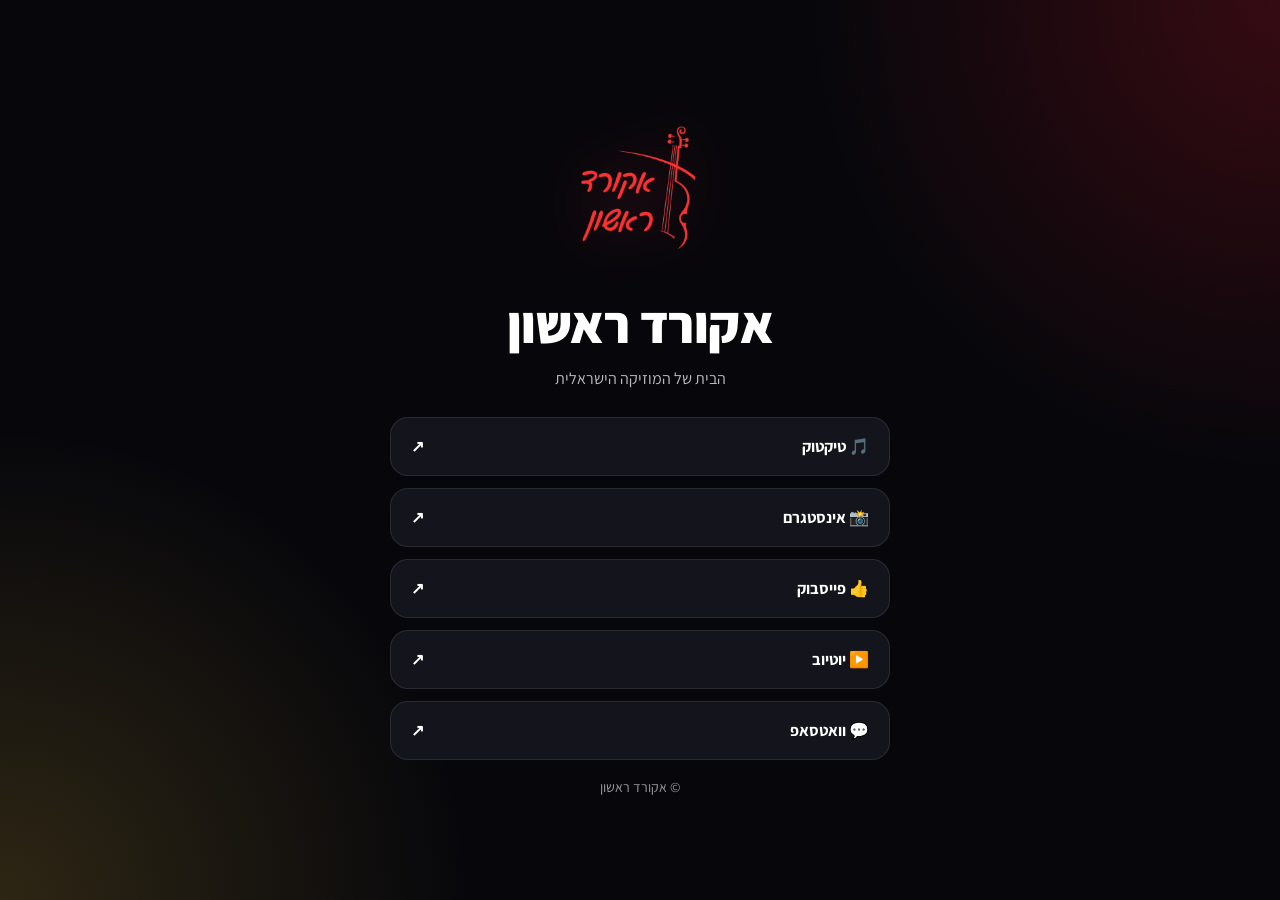
==== commit 04aede75: "Fix scrolling and layout width" ====
--- a/index.html
+++ b/index.html
@@ -1 +1 @@
-<!DOCTYPE html><html lang='he' dir='rtl'><head><meta charset='UTF-8'><meta name='viewport' content='width=device-width,initial-scale=1'><title>אקורד ראשון</title><link rel='icon' href='logo.PNG'><link href='https://fonts.googleapis.com/css2?family=Assistant:wght@400;700;800&display=swap' rel='stylesheet'><style>body{margin:0;font-family:Assistant,sans-serif;background:#07070b;color:#fff;display:flex;align-items:center;justify-content:center;min-height:100vh;overflow:hidden;background-image:radial-gradient(circle at top right,#7d101d66,transparent 30%),radial-gradient(circle at bottom left,#c9a33a33,transparent 30%)}.box{width:min(500px,calc(100%-32px));padding:30px;text-align:center}.logo{width:170px;filter:drop-shadow(0 0 30px #ff334455);animation:f 4s infinite}.title{font-size:52px;font-weight:800;margin:10px 0}.sub{color:#bbb;margin-bottom:28px}.links{display:flex;flex-direction:column;gap:12px}.a{display:flex;justify-content:space-between;align-items:center;padding:18px 20px;border-radius:18px;background:#14141c;border:1px solid #ffffff18;color:#fff;text-decoration:none;font-weight:700;transition:.2s}.a:hover{transform:translateY(-3px);background:#1b1b25}.contact{margin-top:18px;color:#999;font-size:14px}@keyframes f{50%{transform:translateY(-8px)}}</style></head><body><div class='box'><img class='logo' src='logo.PNG'><div class='title'>אקורד ראשון</div><div class='sub'>הבית של המוזיקה הישראלית</div><div class='links'><a class='a' target='_blank' href='https://www.tiktok.com/@first_chord?_r=1&_t=ZS-94bPGKPtq1l'>🎵 טיקטוק <span>↗</span></a><a class='a' target='_blank' href='https://www.instagram.com/first_chord?igsh=YWtiem43cXBhMnVr&utm_source=qr'>📸 אינסטגרם <span>↗</span></a><a class='a' target='_blank' href='https://www.facebook.com/share/1GkQ8phhyr/?mibextid=wwXIfr'>👍 פייסבוק <span>↗</span></a><a class='a' target='_blank' href='https://youtube.com/@first_chord?si=DOU_n5thYuaH4vM-'>▶️ יוטיוב <span>↗</span></a><a class='a' target='_blank' href='https://whatsapp.com/channel/0029Vb6I5yh6GcGEigUMEu3J'>💬 וואטסאפ <span>↗</span></a></div><div class='contact'>© אקורד ראשון</div></div></body></html>+<!DOCTYPE html><html lang='he' dir='rtl'><head><meta charset='UTF-8'><meta name='viewport' content='width=device-width,initial-scale=1'><title>אקורד ראשון</title><link rel='icon' href='logo.PNG'><link href='https://fonts.googleapis.com/css2?family=Assistant:wght@400;700;800&display=swap' rel='stylesheet'><style>body{margin:0;font-family:Assistant,sans-serif;background:#07070b;color:#fff;display:flex;align-items:center;justify-content:center;min-height:100vh;overflow-y:auto;padding:20px;box-sizing:border-box;background-image:radial-gradient(circle at top right,#7d101d66,transparent 30%),radial-gradient(circle at bottom left,#c9a33a33,transparent 30%)}.box{width:min(500px,calc(100% - 32px));padding:30px;text-align:center}.logo{width:170px;filter:drop-shadow(0 0 30px #ff334455);animation:f 4s infinite}.title{font-size:52px;font-weight:800;margin:10px 0}.sub{color:#bbb;margin-bottom:28px}.links{display:flex;flex-direction:column;gap:12px}.a{display:flex;justify-content:space-between;align-items:center;padding:18px 20px;border-radius:18px;background:#14141c;border:1px solid #ffffff18;color:#fff;text-decoration:none;font-weight:700;transition:.2s}.a:hover{transform:translateY(-3px);background:#1b1b25}.contact{margin-top:18px;color:#999;font-size:14px}@keyframes f{50%{transform:translateY(-8px)}}</style></head><body><div class='box'><img class='logo' src='logo.PNG'><div class='title'>אקורד ראשון</div><div class='sub'>הבית של המוזיקה הישראלית</div><div class='links'><a class='a' target='_blank' href='https://www.tiktok.com/@first_chord?_r=1&_t=ZS-94bPGKPtq1l'>🎵 טיקטוק <span>↗</span></a><a class='a' target='_blank' href='https://www.instagram.com/first_chord?igsh=YWtiem43cXBhMnVr&utm_source=qr'>📸 אינסטגרם <span>↗</span></a><a class='a' target='_blank' href='https://www.facebook.com/share/1GkQ8phhyr/?mibextid=wwXIfr'>👍 פייסבוק <span>↗</span></a><a class='a' target='_blank' href='https://youtube.com/@first_chord?si=DOU_n5thYuaH4vM-'>▶️ יוטיוב <span>↗</span></a><a class='a' target='_blank' href='https://whatsapp.com/channel/0029Vb6I5yh6GcGEigUMEu3J'>💬 וואטסאפ <span>↗</span></a></div><div class='contact'>© אקורד ראשון</div></div></body></html>
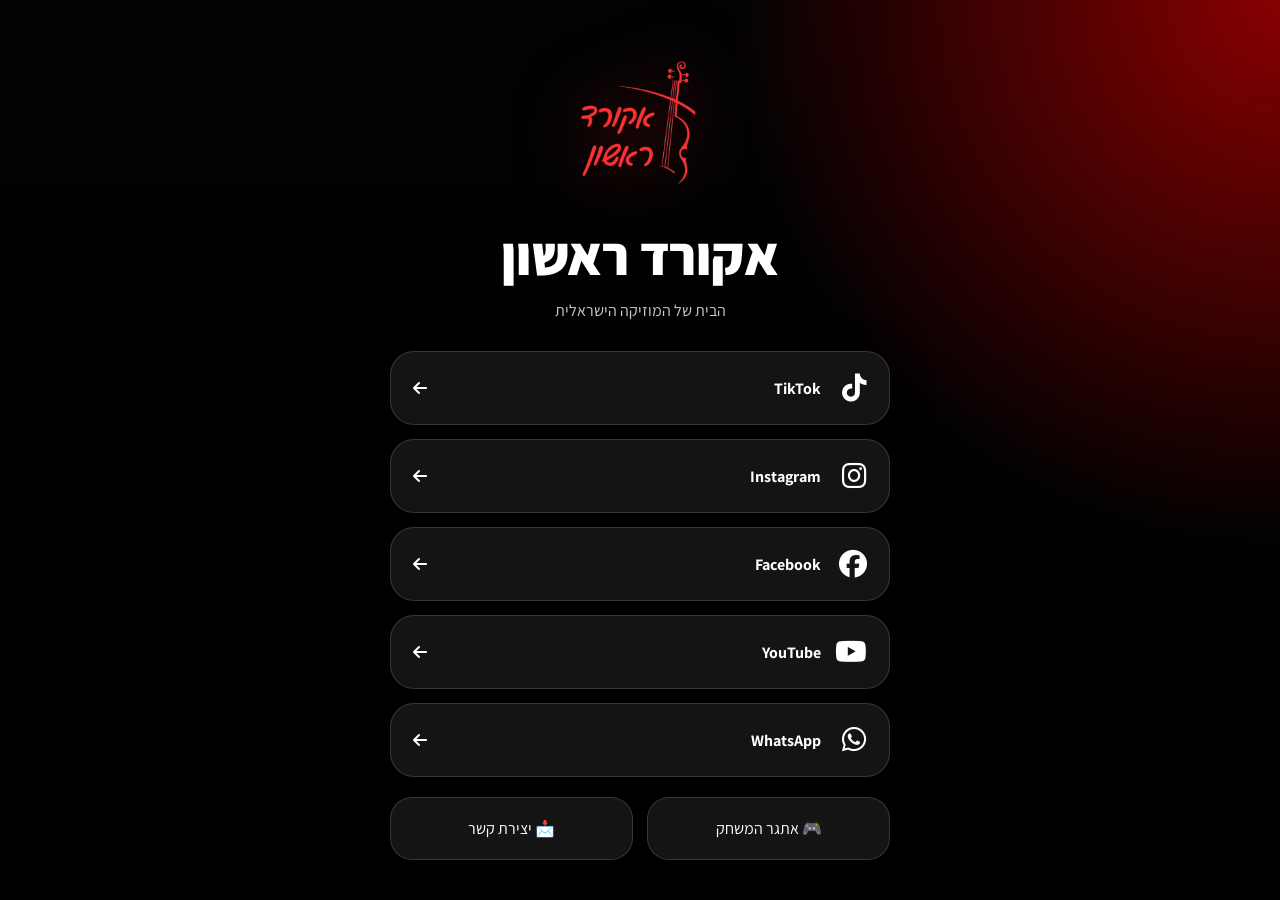
==== commit 151f29f1: "Create premium glassmorphism landing page" ====
--- a/index.html
+++ b/index.html
@@ -1 +1 @@
-<!DOCTYPE html><html lang='he' dir='rtl'><head><meta charset='UTF-8'><meta name='viewport' content='width=device-width,initial-scale=1'><title>אקורד ראשון</title><link rel='icon' href='logo.PNG'><link href='https://fonts.googleapis.com/css2?family=Assistant:wght@400;700;800&display=swap' rel='stylesheet'><style>body{margin:0;font-family:Assistant,sans-serif;background:#07070b;color:#fff;display:flex;align-items:center;justify-content:center;min-height:100vh;overflow-y:auto;padding:20px;box-sizing:border-box;background-image:radial-gradient(circle at top right,#7d101d66,transparent 30%),radial-gradient(circle at bottom left,#c9a33a33,transparent 30%)}.box{width:min(500px,calc(100% - 32px));padding:30px;text-align:center}.logo{width:170px;filter:drop-shadow(0 0 30px #ff334455);animation:f 4s infinite}.title{font-size:52px;font-weight:800;margin:10px 0}.sub{color:#bbb;margin-bottom:28px}.links{display:flex;flex-direction:column;gap:12px}.a{display:flex;justify-content:space-between;align-items:center;padding:18px 20px;border-radius:18px;background:#14141c;border:1px solid #ffffff18;color:#fff;text-decoration:none;font-weight:700;transition:.2s}.a:hover{transform:translateY(-3px);background:#1b1b25}.contact{margin-top:18px;color:#999;font-size:14px}@keyframes f{50%{transform:translateY(-8px)}}</style></head><body><div class='box'><img class='logo' src='logo.PNG'><div class='title'>אקורד ראשון</div><div class='sub'>הבית של המוזיקה הישראלית</div><div class='links'><a class='a' target='_blank' href='https://www.tiktok.com/@first_chord?_r=1&_t=ZS-94bPGKPtq1l'>🎵 טיקטוק <span>↗</span></a><a class='a' target='_blank' href='https://www.instagram.com/first_chord?igsh=YWtiem43cXBhMnVr&utm_source=qr'>📸 אינסטגרם <span>↗</span></a><a class='a' target='_blank' href='https://www.facebook.com/share/1GkQ8phhyr/?mibextid=wwXIfr'>👍 פייסבוק <span>↗</span></a><a class='a' target='_blank' href='https://youtube.com/@first_chord?si=DOU_n5thYuaH4vM-'>▶️ יוטיוב <span>↗</span></a><a class='a' target='_blank' href='https://whatsapp.com/channel/0029Vb6I5yh6GcGEigUMEu3J'>💬 וואטסאפ <span>↗</span></a></div><div class='contact'>© אקורד ראשון</div></div></body></html>+<!DOCTYPE html><html lang='he' dir='rtl'><head><meta charset='UTF-8'><meta name='viewport' content='width=device-width,initial-scale=1'><title>אקורד ראשון</title><link rel='icon' href='logo.PNG'><link rel='preconnect' href='https://fonts.googleapis.com'><link href='https://fonts.googleapis.com/css2?family=Assistant:wght@400;700;800&display=swap' rel='stylesheet'><link rel='stylesheet' href='https://cdnjs.cloudflare.com/ajax/libs/font-awesome/6.7.2/css/all.min.css'><style>*{box-sizing:border-box}body{margin:0;font-family:Assistant,sans-serif;color:#fff;overflow-x:hidden;background:#050507}video{position:fixed;inset:0;width:100%;height:100%;object-fit:cover;filter:blur(10px) brightness(.22);z-index:-3}.overlay{position:fixed;inset:0;background:radial-gradient(circle at top right,#c00a 0,transparent 35%),linear-gradient(#0008,#000d);z-index:-2}.wrap{min-height:100vh;display:flex;flex-direction:column;justify-content:center;align-items:center;padding:30px}.logo{width:170px;filter:drop-shadow(0 0 35px #ff2a2a88);animation:f 5s ease-in-out infinite}.title{font-size:54px;font-weight:800;margin:10px 0}.sub{color:#ccc;margin-bottom:30px}.grid{width:min(500px,100%);display:grid;gap:14px}.card{display:flex;justify-content:space-between;align-items:center;padding:22px;border-radius:24px;background:rgba(255,255,255,.08);backdrop-filter:blur(20px);border:1px solid rgba(255,255,255,.15);color:#fff;text-decoration:none;transition:.25s;box-shadow:0 10px 40px #0006}.card:hover{transform:translateY(-4px) scale(1.02);background:rgba(255,255,255,.12)}.left{display:flex;gap:16px;align-items:center}.left i{font-size:28px;width:30px}.extra{margin-top:20px;display:grid;grid-template-columns:1fr 1fr;gap:14px;width:min(500px,100%)}.mini{padding:20px;border-radius:22px;background:rgba(255,255,255,.08);backdrop-filter:blur(20px);border:1px solid rgba(255,255,255,.15);text-align:center;cursor:pointer;transition:.25s}.mini:hover{transform:translateY(-4px)}@keyframes f{50%{transform:translateY(-10px)}}@media(max-width:600px){.title{font-size:42px}.extra{grid-template-columns:1fr}}</style></head><body><video autoplay muted loop playsinline><source src='https://cdn.coverr.co/videos/coverr-crowd-at-a-concert-1560944209546?download=1080p' type='video/mp4'></video><div class='overlay'></div><div class='wrap'><img src='logo.PNG' class='logo'><div class='title'>אקורד ראשון</div><div class='sub'>הבית של המוזיקה הישראלית</div><div class='grid'><a class='card' href='https://www.tiktok.com/@first_chord?_r=1&_t=ZS-94bPGKPtq1l'><div class='left'><i class='fa-brands fa-tiktok'></i><b>TikTok</b></div><i class='fa-solid fa-arrow-left'></i></a><a class='card' href='https://www.instagram.com/first_chord?igsh=YWtiem43cXBhMnVr&utm_source=qr'><div class='left'><i class='fa-brands fa-instagram'></i><b>Instagram</b></div><i class='fa-solid fa-arrow-left'></i></a><a class='card' href='https://www.facebook.com/share/1GkQ8phhyr/?mibextid=wwXIfr'><div class='left'><i class='fa-brands fa-facebook'></i><b>Facebook</b></div><i class='fa-solid fa-arrow-left'></i></a><a class='card' href='https://youtube.com/@first_chord?si=DOU_n5thYuaH4vM-'><div class='left'><i class='fa-brands fa-youtube'></i><b>YouTube</b></div><i class='fa-solid fa-arrow-left'></i></a><a class='card' href='https://whatsapp.com/channel/0029Vb6I5yh6GcGEigUMEu3J'><div class='left'><i class='fa-brands fa-whatsapp'></i><b>WhatsApp</b></div><i class='fa-solid fa-arrow-left'></i></a></div><div class='extra'><div class='mini'>🎮 אתגר המשחק</div><div class='mini'>📩 יצירת קשר</div></div></div></body></html>
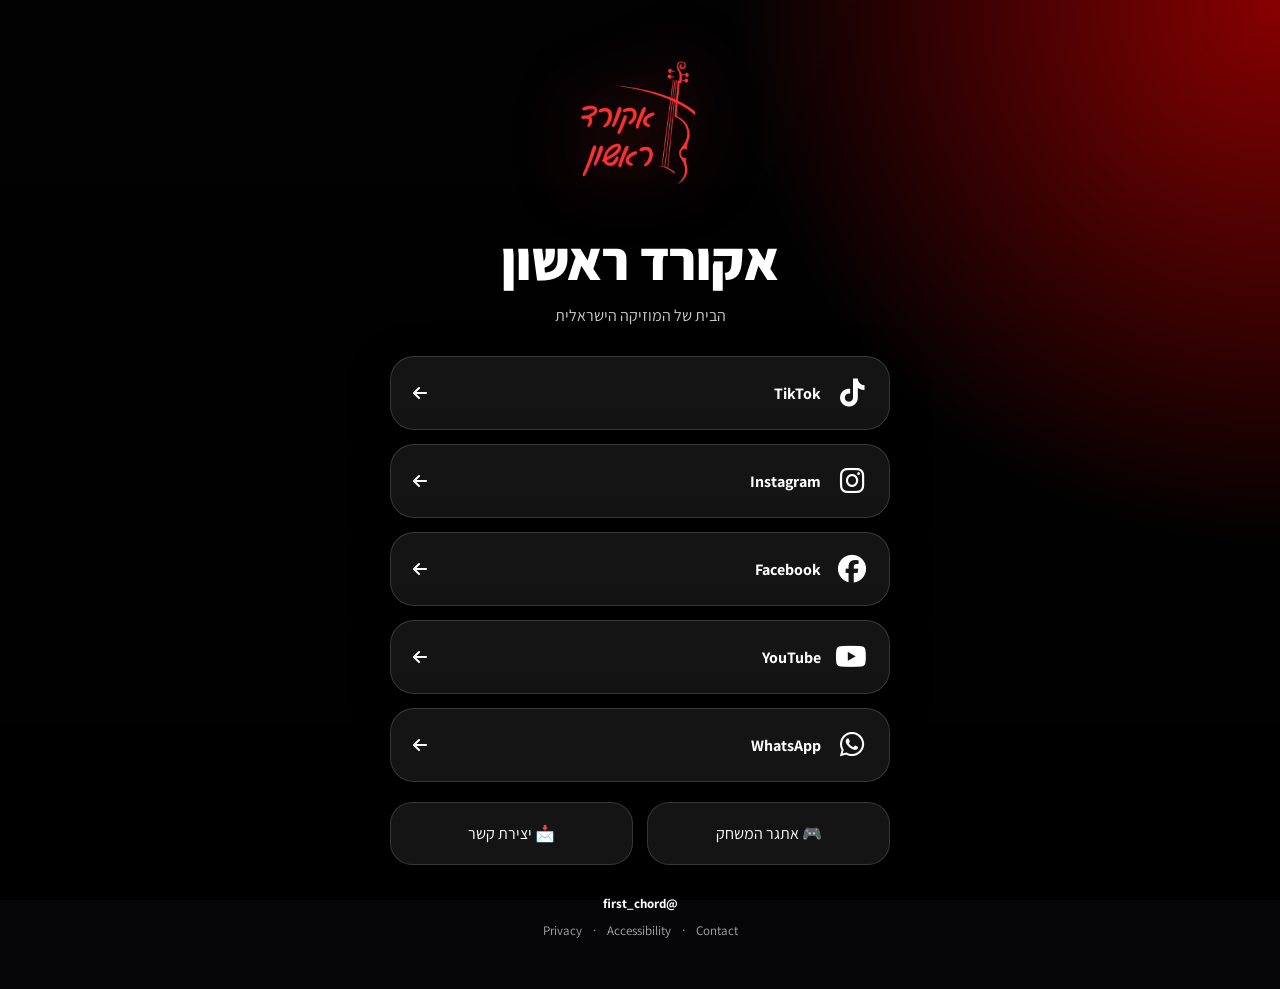
==== commit 35521fcd: "Add footer and fix empty bottom space" ====
--- a/index.html
+++ b/index.html
@@ -1 +1 @@
-<!DOCTYPE html><html lang='he' dir='rtl'><head><meta charset='UTF-8'><meta name='viewport' content='width=device-width,initial-scale=1'><title>אקורד ראשון</title><link rel='icon' href='logo.PNG'><link rel='preconnect' href='https://fonts.googleapis.com'><link href='https://fonts.googleapis.com/css2?family=Assistant:wght@400;700;800&display=swap' rel='stylesheet'><link rel='stylesheet' href='https://cdnjs.cloudflare.com/ajax/libs/font-awesome/6.7.2/css/all.min.css'><style>*{box-sizing:border-box}body{margin:0;font-family:Assistant,sans-serif;color:#fff;overflow-x:hidden;background:#050507}video{position:fixed;inset:0;width:100%;height:100%;object-fit:cover;filter:blur(10px) brightness(.22);z-index:-3}.overlay{position:fixed;inset:0;background:radial-gradient(circle at top right,#c00a 0,transparent 35%),linear-gradient(#0008,#000d);z-index:-2}.wrap{min-height:100vh;display:flex;flex-direction:column;justify-content:center;align-items:center;padding:30px}.logo{width:170px;filter:drop-shadow(0 0 35px #ff2a2a88);animation:f 5s ease-in-out infinite}.title{font-size:54px;font-weight:800;margin:10px 0}.sub{color:#ccc;margin-bottom:30px}.grid{width:min(500px,100%);display:grid;gap:14px}.card{display:flex;justify-content:space-between;align-items:center;padding:22px;border-radius:24px;background:rgba(255,255,255,.08);backdrop-filter:blur(20px);border:1px solid rgba(255,255,255,.15);color:#fff;text-decoration:none;transition:.25s;box-shadow:0 10px 40px #0006}.card:hover{transform:translateY(-4px) scale(1.02);background:rgba(255,255,255,.12)}.left{display:flex;gap:16px;align-items:center}.left i{font-size:28px;width:30px}.extra{margin-top:20px;display:grid;grid-template-columns:1fr 1fr;gap:14px;width:min(500px,100%)}.mini{padding:20px;border-radius:22px;background:rgba(255,255,255,.08);backdrop-filter:blur(20px);border:1px solid rgba(255,255,255,.15);text-align:center;cursor:pointer;transition:.25s}.mini:hover{transform:translateY(-4px)}@keyframes f{50%{transform:translateY(-10px)}}@media(max-width:600px){.title{font-size:42px}.extra{grid-template-columns:1fr}}</style></head><body><video autoplay muted loop playsinline><source src='https://cdn.coverr.co/videos/coverr-crowd-at-a-concert-1560944209546?download=1080p' type='video/mp4'></video><div class='overlay'></div><div class='wrap'><img src='logo.PNG' class='logo'><div class='title'>אקורד ראשון</div><div class='sub'>הבית של המוזיקה הישראלית</div><div class='grid'><a class='card' href='https://www.tiktok.com/@first_chord?_r=1&_t=ZS-94bPGKPtq1l'><div class='left'><i class='fa-brands fa-tiktok'></i><b>TikTok</b></div><i class='fa-solid fa-arrow-left'></i></a><a class='card' href='https://www.instagram.com/first_chord?igsh=YWtiem43cXBhMnVr&utm_source=qr'><div class='left'><i class='fa-brands fa-instagram'></i><b>Instagram</b></div><i class='fa-solid fa-arrow-left'></i></a><a class='card' href='https://www.facebook.com/share/1GkQ8phhyr/?mibextid=wwXIfr'><div class='left'><i class='fa-brands fa-facebook'></i><b>Facebook</b></div><i class='fa-solid fa-arrow-left'></i></a><a class='card' href='https://youtube.com/@first_chord?si=DOU_n5thYuaH4vM-'><div class='left'><i class='fa-brands fa-youtube'></i><b>YouTube</b></div><i class='fa-solid fa-arrow-left'></i></a><a class='card' href='https://whatsapp.com/channel/0029Vb6I5yh6GcGEigUMEu3J'><div class='left'><i class='fa-brands fa-whatsapp'></i><b>WhatsApp</b></div><i class='fa-solid fa-arrow-left'></i></a></div><div class='extra'><div class='mini'>🎮 אתגר המשחק</div><div class='mini'>📩 יצירת קשר</div></div></div></body></html>+<!DOCTYPE html><html lang='he' dir='rtl'><head><meta charset='UTF-8'><meta name='viewport' content='width=device-width,initial-scale=1'><title>אקורד ראשון</title><link rel='icon' href='logo.PNG'><link rel='preconnect' href='https://fonts.googleapis.com'><link href='https://fonts.googleapis.com/css2?family=Assistant:wght@400;700;800&display=swap' rel='stylesheet'><link rel='stylesheet' href='https://cdnjs.cloudflare.com/ajax/libs/font-awesome/6.7.2/css/all.min.css'><style>*{box-sizing:border-box}body{margin:0;font-family:Assistant,sans-serif;color:#fff;overflow-x:hidden;background:#050507}video{position:fixed;inset:0;width:100%;height:100%;object-fit:cover;filter:blur(10px) brightness(.22);z-index:-3}.overlay{position:fixed;inset:0;background:radial-gradient(circle at top right,#c00a 0,transparent 35%),linear-gradient(#0008,#000d);z-index:-2}.wrap{padding:40px 20px;max-width:540px;margin:auto;text-align:center}.logo{width:170px;filter:drop-shadow(0 0 35px #ff2a2a88);animation:f 5s ease-in-out infinite}.title{font-size:54px;font-weight:800;margin:10px 0}.sub{color:#ccc;margin-bottom:30px}.grid{display:grid;gap:14px}.card{display:flex;justify-content:space-between;align-items:center;padding:22px;border-radius:24px;background:rgba(255,255,255,.08);backdrop-filter:blur(20px);border:1px solid rgba(255,255,255,.15);color:#fff;text-decoration:none;transition:.25s;box-shadow:0 10px 40px #0006}.card:hover{transform:translateY(-4px) scale(1.02);background:rgba(255,255,255,.12)}.left{display:flex;gap:16px;align-items:center}.left i{font-size:28px;width:30px}.extra{margin-top:20px;display:grid;grid-template-columns:1fr 1fr;gap:14px}.mini{padding:20px;border-radius:22px;background:rgba(255,255,255,.08);backdrop-filter:blur(20px);border:1px solid rgba(255,255,255,.15);text-align:center;cursor:pointer;transition:.25s}.mini:hover{transform:translateY(-4px)}.footer{margin:30px 0 10px;color:#aaa;font-size:13px}.footer a{color:#aaa;text-decoration:none;margin:0 8px}.handle{display:block;margin-bottom:10px;color:#fff;font-weight:700}@keyframes f{50%{transform:translateY(-10px)}}@media(max-width:600px){.title{font-size:42px}.extra{grid-template-columns:1fr}}</style></head><body><video autoplay muted loop playsinline><source src='https://cdn.coverr.co/videos/coverr-crowd-at-a-concert-1560944209546?download=1080p' type='video/mp4'></video><div class='overlay'></div><div class='wrap'><img src='logo.PNG' class='logo'><div class='title'>אקורד ראשון</div><div class='sub'>הבית של המוזיקה הישראלית</div><div class='grid'><a class='card' target='_blank' href='https://www.tiktok.com/@first_chord?_r=1&_t=ZS-94bPGKPtq1l'><div class='left'><i class='fa-brands fa-tiktok'></i><b>TikTok</b></div><i class='fa-solid fa-arrow-left'></i></a><a class='card' target='_blank' href='https://www.instagram.com/first_chord?igsh=YWtiem43cXBhMnVr&utm_source=qr'><div class='left'><i class='fa-brands fa-instagram'></i><b>Instagram</b></div><i class='fa-solid fa-arrow-left'></i></a><a class='card' target='_blank' href='https://www.facebook.com/share/1GkQ8phhyr/?mibextid=wwXIfr'><div class='left'><i class='fa-brands fa-facebook'></i><b>Facebook</b></div><i class='fa-solid fa-arrow-left'></i></a><a class='card' target='_blank' href='https://youtube.com/@first_chord?si=DOU_n5thYuaH4vM-'><div class='left'><i class='fa-brands fa-youtube'></i><b>YouTube</b></div><i class='fa-solid fa-arrow-left'></i></a><a class='card' target='_blank' href='https://whatsapp.com/channel/0029Vb6I5yh6GcGEigUMEu3J'><div class='left'><i class='fa-brands fa-whatsapp'></i><b>WhatsApp</b></div><i class='fa-solid fa-arrow-left'></i></a></div><div class='extra'><div class='mini'>🎮 אתגר המשחק</div><div class='mini'>📩 יצירת קשר</div></div><div class='footer'><span class='handle'>@first_chord</span><a href='#'>Privacy</a> · <a href='#'>Accessibility</a> · <a href='#'>Contact</a></div></div></body></html>
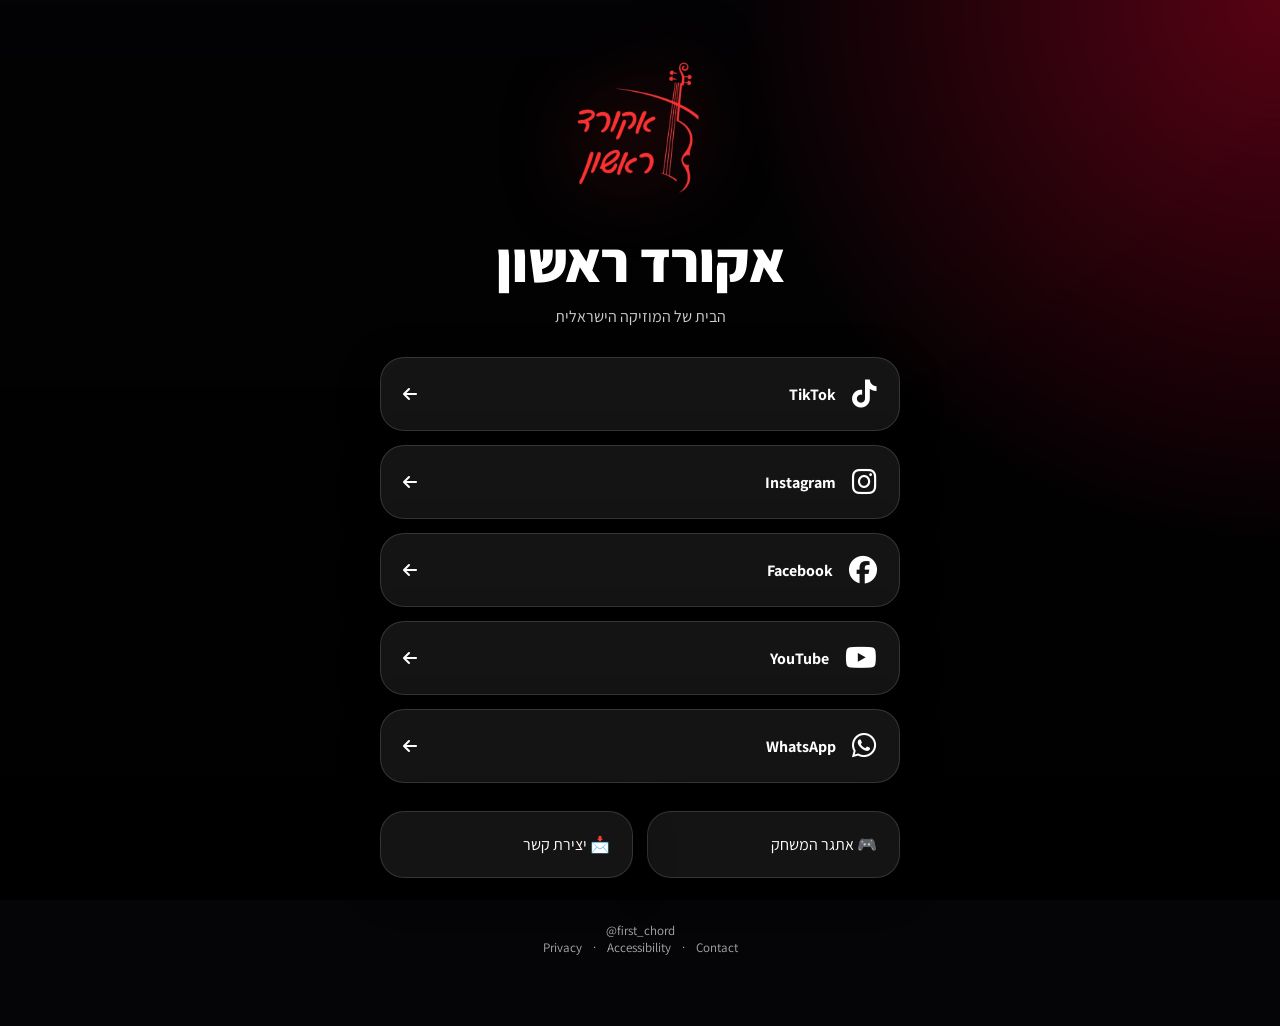
==== commit 74da2eac: "Deploy premium landing page as main site" ====
--- a/index.html
+++ b/index.html
@@ -1 +1 @@
-<!DOCTYPE html><html lang='he' dir='rtl'><head><meta charset='UTF-8'><meta name='viewport' content='width=device-width,initial-scale=1'><title>אקורד ראשון</title><link rel='icon' href='logo.PNG'><link rel='preconnect' href='https://fonts.googleapis.com'><link href='https://fonts.googleapis.com/css2?family=Assistant:wght@400;700;800&display=swap' rel='stylesheet'><link rel='stylesheet' href='https://cdnjs.cloudflare.com/ajax/libs/font-awesome/6.7.2/css/all.min.css'><style>*{box-sizing:border-box}body{margin:0;font-family:Assistant,sans-serif;color:#fff;overflow-x:hidden;background:#050507}video{position:fixed;inset:0;width:100%;height:100%;object-fit:cover;filter:blur(10px) brightness(.22);z-index:-3}.overlay{position:fixed;inset:0;background:radial-gradient(circle at top right,#c00a 0,transparent 35%),linear-gradient(#0008,#000d);z-index:-2}.wrap{padding:40px 20px;max-width:540px;margin:auto;text-align:center}.logo{width:170px;filter:drop-shadow(0 0 35px #ff2a2a88);animation:f 5s ease-in-out infinite}.title{font-size:54px;font-weight:800;margin:10px 0}.sub{color:#ccc;margin-bottom:30px}.grid{display:grid;gap:14px}.card{display:flex;justify-content:space-between;align-items:center;padding:22px;border-radius:24px;background:rgba(255,255,255,.08);backdrop-filter:blur(20px);border:1px solid rgba(255,255,255,.15);color:#fff;text-decoration:none;transition:.25s;box-shadow:0 10px 40px #0006}.card:hover{transform:translateY(-4px) scale(1.02);background:rgba(255,255,255,.12)}.left{display:flex;gap:16px;align-items:center}.left i{font-size:28px;width:30px}.extra{margin-top:20px;display:grid;grid-template-columns:1fr 1fr;gap:14px}.mini{padding:20px;border-radius:22px;background:rgba(255,255,255,.08);backdrop-filter:blur(20px);border:1px solid rgba(255,255,255,.15);text-align:center;cursor:pointer;transition:.25s}.mini:hover{transform:translateY(-4px)}.footer{margin:30px 0 10px;color:#aaa;font-size:13px}.footer a{color:#aaa;text-decoration:none;margin:0 8px}.handle{display:block;margin-bottom:10px;color:#fff;font-weight:700}@keyframes f{50%{transform:translateY(-10px)}}@media(max-width:600px){.title{font-size:42px}.extra{grid-template-columns:1fr}}</style></head><body><video autoplay muted loop playsinline><source src='https://cdn.coverr.co/videos/coverr-crowd-at-a-concert-1560944209546?download=1080p' type='video/mp4'></video><div class='overlay'></div><div class='wrap'><img src='logo.PNG' class='logo'><div class='title'>אקורד ראשון</div><div class='sub'>הבית של המוזיקה הישראלית</div><div class='grid'><a class='card' target='_blank' href='https://www.tiktok.com/@first_chord?_r=1&_t=ZS-94bPGKPtq1l'><div class='left'><i class='fa-brands fa-tiktok'></i><b>TikTok</b></div><i class='fa-solid fa-arrow-left'></i></a><a class='card' target='_blank' href='https://www.instagram.com/first_chord?igsh=YWtiem43cXBhMnVr&utm_source=qr'><div class='left'><i class='fa-brands fa-instagram'></i><b>Instagram</b></div><i class='fa-solid fa-arrow-left'></i></a><a class='card' target='_blank' href='https://www.facebook.com/share/1GkQ8phhyr/?mibextid=wwXIfr'><div class='left'><i class='fa-brands fa-facebook'></i><b>Facebook</b></div><i class='fa-solid fa-arrow-left'></i></a><a class='card' target='_blank' href='https://youtube.com/@first_chord?si=DOU_n5thYuaH4vM-'><div class='left'><i class='fa-brands fa-youtube'></i><b>YouTube</b></div><i class='fa-solid fa-arrow-left'></i></a><a class='card' target='_blank' href='https://whatsapp.com/channel/0029Vb6I5yh6GcGEigUMEu3J'><div class='left'><i class='fa-brands fa-whatsapp'></i><b>WhatsApp</b></div><i class='fa-solid fa-arrow-left'></i></a></div><div class='extra'><div class='mini'>🎮 אתגר המשחק</div><div class='mini'>📩 יצירת קשר</div></div><div class='footer'><span class='handle'>@first_chord</span><a href='#'>Privacy</a> · <a href='#'>Accessibility</a> · <a href='#'>Contact</a></div></div></body></html>+<!DOCTYPE html><html lang='he' dir='rtl'><head><meta charset='UTF-8'><meta name='viewport' content='width=device-width,initial-scale=1'><title>Akord Rishon Premium</title><link rel='icon' href='logo.PNG'><link rel='preconnect' href='https://fonts.googleapis.com'><link href='https://fonts.googleapis.com/css2?family=Assistant:wght@400;700;800&display=swap' rel='stylesheet'><link rel='stylesheet' href='https://cdnjs.cloudflare.com/ajax/libs/font-awesome/6.7.2/css/all.min.css'><style>*{box-sizing:border-box}html{scroll-behavior:smooth}body{margin:0;font-family:Assistant,sans-serif;color:#fff;background:#050507;overflow-x:hidden}video{position:fixed;inset:0;width:100%;height:100%;object-fit:cover;filter:blur(12px) brightness(.18);z-index:-2}.overlay{position:fixed;inset:0;background:radial-gradient(circle at top right,#ff003355,transparent 35%),linear-gradient(#0006,#000d);z-index:-1}.wrap{max-width:560px;margin:auto;padding:40px 20px;text-align:center}.logo{width:180px;filter:drop-shadow(0 0 40px #ff2a2a88);animation:float 5s infinite}.title{font-size:56px;font-weight:800}.sub{color:#cfcfcf;margin:8px 0 30px}.card,.mini{display:flex;align-items:center;justify-content:space-between;text-decoration:none;color:#fff;background:rgba(255,255,255,.08);backdrop-filter:blur(22px);border:1px solid rgba(255,255,255,.14);border-radius:24px;padding:22px;margin:14px 0;transition:.25s;box-shadow:0 10px 40px #0006}.card:hover,.mini:hover{transform:translateY(-5px) scale(1.02)}.left{display:flex;gap:16px;align-items:center}.left i{font-size:28px}.grid{display:grid;grid-template-columns:1fr 1fr;gap:14px}.footer{padding:30px;color:#aaa;font-size:13px}.footer a{color:#aaa;text-decoration:none;margin:0 8px}@keyframes float{50%{transform:translateY(-10px)}}@media(max-width:600px){.grid{grid-template-columns:1fr}.title{font-size:44px}}</style></head><body><video autoplay muted loop playsinline><source src='https://cdn.coverr.co/videos/coverr-live-concert-1579/1080p.mp4'></video><div class='overlay'></div><div class='wrap'><img src='logo.PNG' class='logo'><div class='title'>אקורד ראשון</div><div class='sub'>הבית של המוזיקה הישראלית</div><a class='card' href='https://www.tiktok.com/@first_chord'><div class='left'><i class='fa-brands fa-tiktok'></i><b>TikTok</b></div><i class='fa-solid fa-arrow-left'></i></a><a class='card' href='https://www.instagram.com/first_chord'><div class='left'><i class='fa-brands fa-instagram'></i><b>Instagram</b></div><i class='fa-solid fa-arrow-left'></i></a><a class='card' href='https://www.facebook.com'><div class='left'><i class='fa-brands fa-facebook'></i><b>Facebook</b></div><i class='fa-solid fa-arrow-left'></i></a><a class='card' href='https://youtube.com/@first_chord'><div class='left'><i class='fa-brands fa-youtube'></i><b>YouTube</b></div><i class='fa-solid fa-arrow-left'></i></a><a class='card' href='https://whatsapp.com/channel/0029Vb6I5yh6GcGEigUMEu3J'><div class='left'><i class='fa-brands fa-whatsapp'></i><b>WhatsApp</b></div><i class='fa-solid fa-arrow-left'></i></a><div class='grid'><a class='mini' href='#'>🎮 אתגר המשחק</a><a class='mini' href='#'>📩 יצירת קשר</a></div><div class='footer'><div dir='ltr'>@first_chord</div><a href='#'>Privacy</a> · <a href='#'>Accessibility</a> · <a href='#'>Contact</a></div></div></body></html>
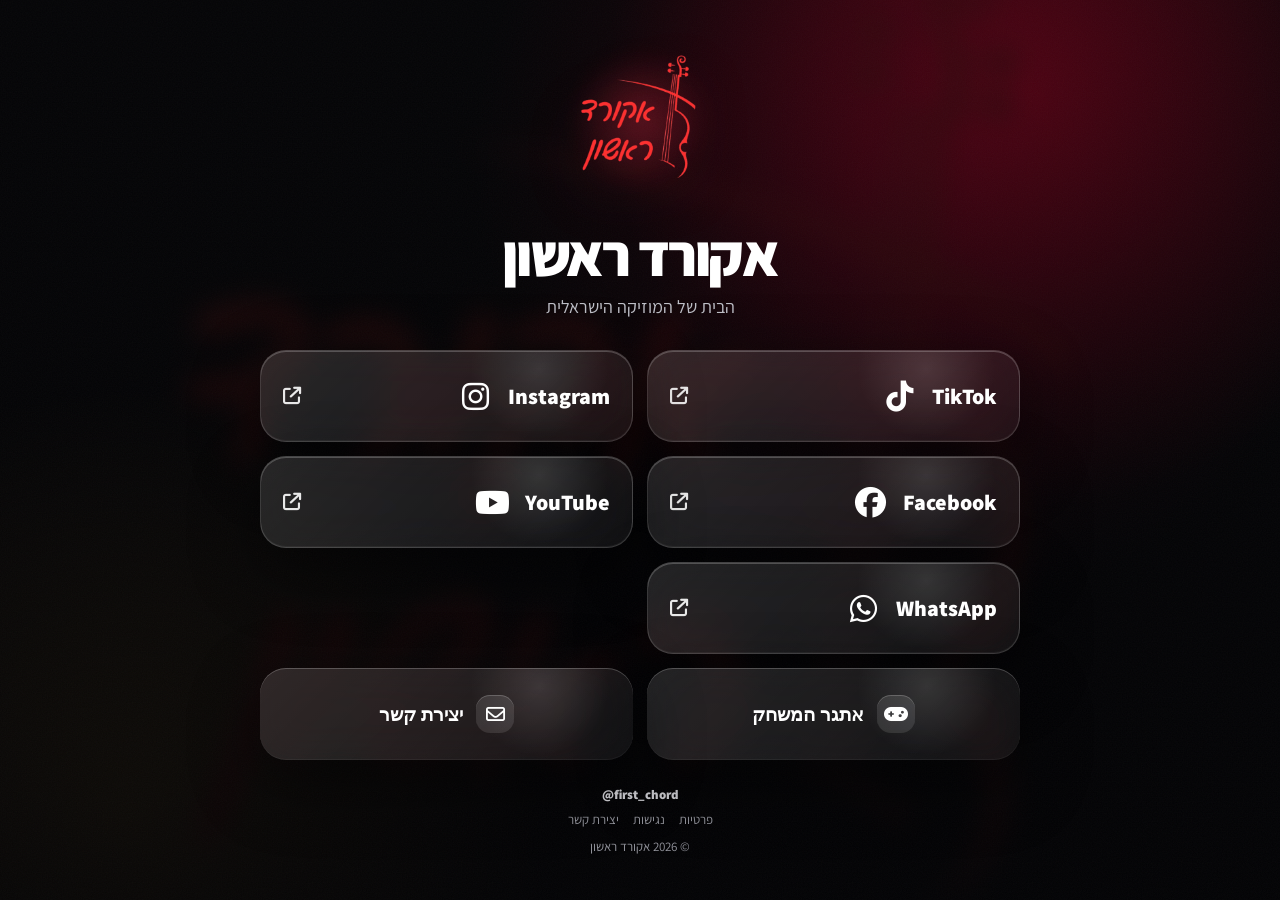
==== commit bc7ee00c: "Deploy modular premium landing page" ====
--- a/index.html
+++ b/index.html
@@ -1 +1,111 @@
-<!DOCTYPE html><html lang='he' dir='rtl'><head><meta charset='UTF-8'><meta name='viewport' content='width=device-width,initial-scale=1'><title>Akord Rishon Premium</title><link rel='icon' href='logo.PNG'><link rel='preconnect' href='https://fonts.googleapis.com'><link href='https://fonts.googleapis.com/css2?family=Assistant:wght@400;700;800&display=swap' rel='stylesheet'><link rel='stylesheet' href='https://cdnjs.cloudflare.com/ajax/libs/font-awesome/6.7.2/css/all.min.css'><style>*{box-sizing:border-box}html{scroll-behavior:smooth}body{margin:0;font-family:Assistant,sans-serif;color:#fff;background:#050507;overflow-x:hidden}video{position:fixed;inset:0;width:100%;height:100%;object-fit:cover;filter:blur(12px) brightness(.18);z-index:-2}.overlay{position:fixed;inset:0;background:radial-gradient(circle at top right,#ff003355,transparent 35%),linear-gradient(#0006,#000d);z-index:-1}.wrap{max-width:560px;margin:auto;padding:40px 20px;text-align:center}.logo{width:180px;filter:drop-shadow(0 0 40px #ff2a2a88);animation:float 5s infinite}.title{font-size:56px;font-weight:800}.sub{color:#cfcfcf;margin:8px 0 30px}.card,.mini{display:flex;align-items:center;justify-content:space-between;text-decoration:none;color:#fff;background:rgba(255,255,255,.08);backdrop-filter:blur(22px);border:1px solid rgba(255,255,255,.14);border-radius:24px;padding:22px;margin:14px 0;transition:.25s;box-shadow:0 10px 40px #0006}.card:hover,.mini:hover{transform:translateY(-5px) scale(1.02)}.left{display:flex;gap:16px;align-items:center}.left i{font-size:28px}.grid{display:grid;grid-template-columns:1fr 1fr;gap:14px}.footer{padding:30px;color:#aaa;font-size:13px}.footer a{color:#aaa;text-decoration:none;margin:0 8px}@keyframes float{50%{transform:translateY(-10px)}}@media(max-width:600px){.grid{grid-template-columns:1fr}.title{font-size:44px}}</style></head><body><video autoplay muted loop playsinline><source src='https://cdn.coverr.co/videos/coverr-live-concert-1579/1080p.mp4'></video><div class='overlay'></div><div class='wrap'><img src='logo.PNG' class='logo'><div class='title'>אקורד ראשון</div><div class='sub'>הבית של המוזיקה הישראלית</div><a class='card' href='https://www.tiktok.com/@first_chord'><div class='left'><i class='fa-brands fa-tiktok'></i><b>TikTok</b></div><i class='fa-solid fa-arrow-left'></i></a><a class='card' href='https://www.instagram.com/first_chord'><div class='left'><i class='fa-brands fa-instagram'></i><b>Instagram</b></div><i class='fa-solid fa-arrow-left'></i></a><a class='card' href='https://www.facebook.com'><div class='left'><i class='fa-brands fa-facebook'></i><b>Facebook</b></div><i class='fa-solid fa-arrow-left'></i></a><a class='card' href='https://youtube.com/@first_chord'><div class='left'><i class='fa-brands fa-youtube'></i><b>YouTube</b></div><i class='fa-solid fa-arrow-left'></i></a><a class='card' href='https://whatsapp.com/channel/0029Vb6I5yh6GcGEigUMEu3J'><div class='left'><i class='fa-brands fa-whatsapp'></i><b>WhatsApp</b></div><i class='fa-solid fa-arrow-left'></i></a><div class='grid'><a class='mini' href='#'>🎮 אתגר המשחק</a><a class='mini' href='#'>📩 יצירת קשר</a></div><div class='footer'><div dir='ltr'>@first_chord</div><a href='#'>Privacy</a> · <a href='#'>Accessibility</a> · <a href='#'>Contact</a></div></div></body></html>+<!DOCTYPE html>
+<html lang="he" dir="rtl">
+<head>
+  <meta charset="UTF-8">
+  <meta name="viewport" content="width=device-width,initial-scale=1,viewport-fit=cover">
+  <meta name="theme-color" content="#050507">
+  <title>אקורד ראשון</title>
+  <link rel="icon" href="logo.PNG">
+  <link rel="preconnect" href="https://fonts.googleapis.com">
+  <link rel="preconnect" href="https://fonts.gstatic.com" crossorigin>
+  <link href="https://fonts.googleapis.com/css2?family=Assistant:wght@400;700;800&display=swap" rel="stylesheet">
+  <link rel="stylesheet" href="https://cdnjs.cloudflare.com/ajax/libs/font-awesome/6.7.2/css/all.min.css">
+  <link rel="stylesheet" href="css/styles.css">
+</head>
+<body>
+  <div class="bg-fallback"></div>
+  <video class="bg-video" autoplay muted loop playsinline poster="logo.PNG" aria-hidden="true">
+    <source src="https://assets.mixkit.co/videos/preview/mixkit-crowd-at-a-music-festival-1128-large.mp4" type="video/mp4">
+  </video>
+  <div class="shade"></div>
+  <div class="noise"></div>
+
+  <main class="page">
+    <header class="hero">
+      <div class="logo-wrap">
+        <img class="logo" src="logo.PNG" alt="אקורד ראשון">
+        <span class="logo-shine" aria-hidden="true"></span>
+      </div>
+      <h1 class="title">אקורד ראשון</h1>
+      <p class="subtitle">הבית של המוזיקה הישראלית</p>
+    </header>
+
+    <section class="links" aria-label="הרשתות שלנו">
+      <a class="glass-card" href="https://www.tiktok.com/@first_chord" target="_blank" rel="noopener">
+        <span class="brand"><i class="fa-brands fa-tiktok"></i><span>TikTok</span></span><i class="fa-solid fa-arrow-up-right-from-square action-icon"></i>
+      </a>
+      <a class="glass-card" href="https://www.instagram.com/first_chord" target="_blank" rel="noopener">
+        <span class="brand"><i class="fa-brands fa-instagram"></i><span>Instagram</span></span><i class="fa-solid fa-arrow-up-right-from-square action-icon"></i>
+      </a>
+      <a class="glass-card" href="https://www.facebook.com/share/1GkQ8phhyr/?mibextid=wwXIfr" target="_blank" rel="noopener">
+        <span class="brand"><i class="fa-brands fa-facebook"></i><span>Facebook</span></span><i class="fa-solid fa-arrow-up-right-from-square action-icon"></i>
+      </a>
+      <a class="glass-card" href="https://youtube.com/@first_chord" target="_blank" rel="noopener">
+        <span class="brand"><i class="fa-brands fa-youtube"></i><span>YouTube</span></span><i class="fa-solid fa-arrow-up-right-from-square action-icon"></i>
+      </a>
+      <a class="glass-card" href="https://whatsapp.com/channel/0029Vb6I5yh6GcGEigUMEu3J" target="_blank" rel="noopener">
+        <span class="brand"><i class="fa-brands fa-whatsapp"></i><span>WhatsApp</span></span><i class="fa-solid fa-arrow-up-right-from-square action-icon"></i>
+      </a>
+    </section>
+
+    <section class="extras" aria-label="אפשרויות נוספות">
+      <button class="glass-card extra-card" type="button" data-open="gameModal">
+        <span class="icon-orbit game-orbit"><i class="fa-solid fa-gamepad"></i></span><span>אתגר המשחק</span>
+      </button>
+      <button class="glass-card extra-card" type="button" data-open="contactModal">
+        <span class="icon-orbit"><i class="fa-regular fa-envelope"></i></span><span>יצירת קשר</span>
+      </button>
+    </section>
+
+    <footer class="footer">
+      <span class="handle">@first_chord</span>
+      <nav class="footer-links" aria-label="קישורי מידע">
+        <button type="button" data-open="privacyModal" style="all:unset;cursor:pointer">פרטיות</button>
+        <button type="button" data-open="accessibilityModal" style="all:unset;cursor:pointer">נגישות</button>
+        <button type="button" data-open="contactModal" style="all:unset;cursor:pointer">יצירת קשר</button>
+      </nav>
+      <div class="copyright">© 2026 אקורד ראשון</div>
+    </footer>
+  </main>
+
+  <section class="modal" id="gameModal" aria-hidden="true" role="dialog" aria-modal="true" aria-labelledby="gameTitle">
+    <div class="modal-panel">
+      <button class="close-btn" type="button" data-close aria-label="סגירה">×</button>
+      <h2 class="modal-title" id="gameTitle">אתגר אקורד ראשון</h2>
+      <div class="game-head"><span class="score">ניקוד: <b id="score">0</b></span><span class="best">שיא: <b id="best">0</b></span></div>
+      <canvas id="gameCanvas" width="400" height="400"></canvas>
+      <div class="game-controls">
+        <span></span><button class="ctrl" type="button" data-dir="up">▲</button><span></span>
+        <button class="ctrl" type="button" data-dir="left">◀</button><button class="ctrl" type="button" data-dir="down">▼</button><button class="ctrl" type="button" data-dir="right">▶</button>
+      </div>
+      <div class="game-actions"><button class="game-btn" id="startGame" type="button">התחל משחק</button><button class="game-btn secondary" id="shareGame" type="button">שיתוף</button></div>
+    </div>
+  </section>
+
+  <section class="modal" id="contactModal" aria-hidden="true" role="dialog" aria-modal="true" aria-labelledby="contactTitle">
+    <div class="modal-panel">
+      <button class="close-btn" type="button" data-close aria-label="סגירה">×</button>
+      <h2 class="modal-title" id="contactTitle">יצירת קשר</h2>
+      <form action="https://api.web3forms.com/submit" method="POST">
+        <input type="hidden" name="access_key" value="0fdc1bd6-cf3f-4957-aec6-d215479b4448">
+        <input class="field" type="text" name="name" placeholder="שם מלא" required>
+        <input class="field" type="email" name="email" placeholder="אימייל לחזרה" required>
+        <textarea class="field" name="message" placeholder="איך אפשר לעזור?" maxlength="2000" required></textarea>
+        <button class="submit-btn" type="submit">שליחת פנייה</button>
+      </form>
+    </div>
+  </section>
+
+  <section class="modal" id="privacyModal" aria-hidden="true" role="dialog" aria-modal="true">
+    <div class="modal-panel"><button class="close-btn" type="button" data-close aria-label="סגירה">×</button><h2 class="modal-title">פרטיות</h2><p>פרטים שנמסרים בטופס משמשים רק לצורך חזרה לפונה. האתר אינו מוכר מידע אישי.</p></div>
+  </section>
+
+  <section class="modal" id="accessibilityModal" aria-hidden="true" role="dialog" aria-modal="true">
+    <div class="modal-panel"><button class="close-btn" type="button" data-close aria-label="סגירה">×</button><h2 class="modal-title">נגישות</h2><p>האתר מותאם לגלישה במובייל, טאבלט ומחשב, תומך בניווט מקלדת ובמצב הפחתת תנועה.</p></div>
+  </section>
+
+  <div class="toast" id="toast" role="status" aria-live="polite"></div>
+  <script src="js/app.js"></script>
+  <script src="js/game.js"></script>
+</body>
+</html>
--- a/css/styles.css
+++ b/css/styles.css
@@ -0,0 +1 @@
+:root{--bg:#050507;--glass:rgba(255,255,255,.09);--glass2:rgba(255,255,255,.14);--line:rgba(255,255,255,.16);--text:#fff;--muted:#bfc0c8;--accent:#ff2f4a;--gold:#f0c86b;--shadow:0 22px 70px rgba(0,0,0,.46)}*{box-sizing:border-box}html{scroll-behavior:smooth}body{margin:0;font-family:Assistant,Arial,sans-serif;background:var(--bg);color:var(--text);overflow-x:hidden;min-height:100%}body.modal-open{overflow:hidden}.bg-video{position:fixed;inset:-18px;width:calc(100% + 36px);height:calc(100% + 36px);object-fit:cover;filter:blur(14px) brightness(.22) saturate(.9);z-index:-4}.bg-fallback{position:fixed;inset:0;z-index:-5;background:radial-gradient(circle at 80% 10%,rgba(180,0,34,.55),transparent 32%),radial-gradient(circle at 10% 90%,rgba(210,155,55,.2),transparent 30%),#050507}.shade{position:fixed;inset:0;z-index:-3;background:linear-gradient(rgba(2,2,4,.34),rgba(2,2,4,.82)),radial-gradient(circle at 72% 18%,rgba(255,0,60,.19),transparent 38%)}.noise{position:fixed;inset:0;z-index:-2;opacity:.08;pointer-events:none;background-image:url("data:image/svg+xml,%3Csvg xmlns='http://www.w3.org/2000/svg' width='180' height='180'%3E%3Cfilter id='n'%3E%3CfeTurbulence type='fractalNoise' baseFrequency='.8' numOctaves='2' stitchTiles='stitch'/%3E%3C/filter%3E%3Crect width='100%25' height='100%25' filter='url(%23n)' opacity='.45'/%3E%3C/svg%3E")}.page{width:min(560px,calc(100% - 28px));margin:0 auto;padding:34px 0 28px}.hero{text-align:center;margin-bottom:26px;animation:fadeUp .75s ease both}.logo-wrap{position:relative;display:inline-grid;place-items:center}.logo-wrap:before{content:"";position:absolute;width:150px;height:150px;border-radius:50%;background:radial-gradient(circle,rgba(255,47,74,.28),transparent 66%);filter:blur(10px);animation:pulse 3.2s ease-in-out infinite}.logo{position:relative;width:170px;max-width:55vw;filter:drop-shadow(0 20px 32px rgba(255,47,74,.25));animation:float 4.5s ease-in-out infinite}.logo-shine{position:absolute;inset:0;overflow:hidden;border-radius:50%;pointer-events:none}.logo-shine:after{content:"";position:absolute;top:-30%;left:-70%;width:35%;height:160%;transform:rotate(20deg);background:linear-gradient(90deg,transparent,rgba(255,255,255,.5),transparent);animation:shine 5s ease-in-out infinite}.title{font-size:clamp(42px,8vw,58px);font-weight:800;letter-spacing:-.04em;margin:8px 0 2px}.subtitle{color:var(--muted);font-size:18px;margin:0}.links{display:grid;gap:14px}.glass-card{position:relative;overflow:hidden;display:flex;align-items:center;justify-content:space-between;min-height:86px;padding:0 22px;border:1px solid var(--line);border-radius:26px;color:#fff;text-decoration:none;background:linear-gradient(135deg,rgba(255,255,255,.13),rgba(255,255,255,.055));-webkit-backdrop-filter:blur(22px) saturate(130%);backdrop-filter:blur(22px) saturate(130%);box-shadow:var(--shadow),inset 0 1px 0 rgba(255,255,255,.22),inset 0 -1px 0 rgba(255,255,255,.05);transition:transform .22s ease,border-color .22s ease,background .22s ease;animation:fadeUp .7s ease both}.glass-card:before{content:"";position:absolute;inset:0;background:radial-gradient(circle at var(--x,75%) var(--y,20%),rgba(255,255,255,.22),transparent 24%);opacity:.55;pointer-events:none}.glass-card:after{content:"";position:absolute;top:-50%;left:-60%;width:38%;height:200%;transform:rotate(20deg);background:linear-gradient(90deg,transparent,rgba(255,255,255,.28),transparent);animation:cardShine 7s ease-in-out infinite;pointer-events:none}.glass-card:hover{transform:translateY(-3px);border-color:rgba(255,255,255,.27);background:linear-gradient(135deg,rgba(255,255,255,.16),rgba(255,255,255,.07))}.glass-card:active{transform:scale(.975)}.brand{display:flex;align-items:center;gap:16px;font-weight:800;font-size:22px;direction:ltr}.brand i{width:34px;text-align:center;font-size:31px}.action-icon{font-size:18px;opacity:.9}.extras{display:grid;grid-template-columns:1fr 1fr;gap:14px;margin-top:14px}.extra-card{min-height:84px;justify-content:center;gap:13px;font-weight:800;font-size:19px;cursor:pointer;border:0}.extra-card .icon-orbit{width:38px;height:38px;display:grid;place-items:center;border-radius:14px;background:rgba(255,255,255,.11);box-shadow:inset 0 1px 0 rgba(255,255,255,.2)}.game-orbit i{animation:gameBob 1.8s ease-in-out infinite}.footer{text-align:center;padding:26px 0 4px;color:#94959d;font-size:13px}.handle{display:block;direction:ltr;color:#d7d7dc;font-weight:800;margin-bottom:8px}.footer-links{display:flex;justify-content:center;flex-wrap:wrap;gap:14px}.footer a{color:#a9aab1;text-decoration:none}.footer a:hover{color:#fff}.copyright{margin-top:10px}.ripple{position:absolute;border-radius:50%;transform:scale(0);background:rgba(255,255,255,.35);animation:ripple .58s linear;pointer-events:none}.modal{position:fixed;inset:0;display:none;align-items:center;justify-content:center;padding:18px;background:rgba(2,2,5,.72);-webkit-backdrop-filter:blur(18px);backdrop-filter:blur(18px);z-index:50}.modal.open{display:flex;animation:fadeIn .22s ease}.modal-panel{position:relative;width:min(460px,100%);max-height:92vh;overflow:auto;border:1px solid var(--line);border-radius:28px;background:linear-gradient(150deg,rgba(28,28,36,.96),rgba(10,10,14,.94));box-shadow:0 30px 100px rgba(0,0,0,.65),inset 0 1px 0 rgba(255,255,255,.12);padding:24px;animation:panelIn .28s ease}.close-btn{position:absolute;left:16px;top:14px;width:42px;height:42px;border:1px solid var(--line);border-radius:14px;background:rgba(255,255,255,.07);color:#fff;font-size:20px;cursor:pointer}.modal-title{margin:4px 0 18px;font-size:27px}.field{width:100%;margin:8px 0;padding:14px 15px;border-radius:16px;border:1px solid var(--line);background:rgba(255,255,255,.055);color:#fff;font:inherit;outline:none}.field:focus{border-color:rgba(255,47,74,.7);box-shadow:0 0 0 4px rgba(255,47,74,.12)}textarea.field{height:118px;resize:none}.submit-btn,.game-btn{width:100%;min-height:52px;border:0;border-radius:16px;background:linear-gradient(135deg,#ff3652,#a80f2b);color:#fff;font:800 17px Assistant;cursor:pointer;box-shadow:0 14px 36px rgba(255,47,74,.2)}.game-head{display:flex;justify-content:space-between;align-items:center;margin-bottom:12px}.score{font-weight:800}.best{color:var(--gold)}#gameCanvas{display:block;width:100%;aspect-ratio:1/1;background:#030305;border:1px solid rgba(255,255,255,.13);border-radius:20px;box-shadow:inset 0 0 40px rgba(255,47,74,.08)}.game-controls{display:grid;grid-template-columns:repeat(3,58px);justify-content:center;gap:8px;margin-top:14px;direction:ltr}.ctrl{height:52px;border:1px solid var(--line);border-radius:15px;background:rgba(255,255,255,.08);color:#fff;font-size:20px}.game-actions{display:flex;gap:10px;margin-top:14px}.game-actions .game-btn.secondary{background:rgba(255,255,255,.09);border:1px solid var(--line);box-shadow:none}.toast{position:fixed;bottom:18px;left:50%;transform:translateX(-50%) translateY(20px);opacity:0;z-index:80;background:rgba(20,20,27,.94);border:1px solid var(--line);color:#fff;padding:12px 18px;border-radius:14px;transition:.25s}.toast.show{opacity:1;transform:translateX(-50%) translateY(0)}@keyframes fadeUp{from{opacity:0;transform:translateY(16px)}to{opacity:1;transform:none}}@keyframes fadeIn{from{opacity:0}to{opacity:1}}@keyframes panelIn{from{opacity:0;transform:scale(.96) translateY(10px)}to{opacity:1;transform:none}}@keyframes float{50%{transform:translateY(-8px)}}@keyframes pulse{50%{transform:scale(1.12);opacity:.75}}@keyframes shine{0%,55%{left:-70%}75%,100%{left:135%}}@keyframes cardShine{0%,68%{left:-60%}82%,100%{left:135%}}@keyframes gameBob{50%{transform:translateY(-3px) rotate(-4deg)}}@keyframes ripple{to{transform:scale(4);opacity:0}}@media(max-width:560px){.page{width:min(100% - 22px,560px);padding-top:max(22px,env(safe-area-inset-top))}.glass-card{min-height:80px;padding:0 18px}.brand{font-size:20px}.extras{grid-template-columns:1fr}.modal-panel{padding:22px 18px}}@media(min-width:800px){.page{width:min(760px,calc(100% - 40px))}.links{grid-template-columns:1fr 1fr}.glass-card{min-height:92px}.extras{grid-template-columns:1fr 1fr}.hero{margin-bottom:32px}}@media(prefers-reduced-motion:reduce){*,*:before,*:after{animation:none!important;scroll-behavior:auto!important;transition:none!important}.bg-video{display:none}}
